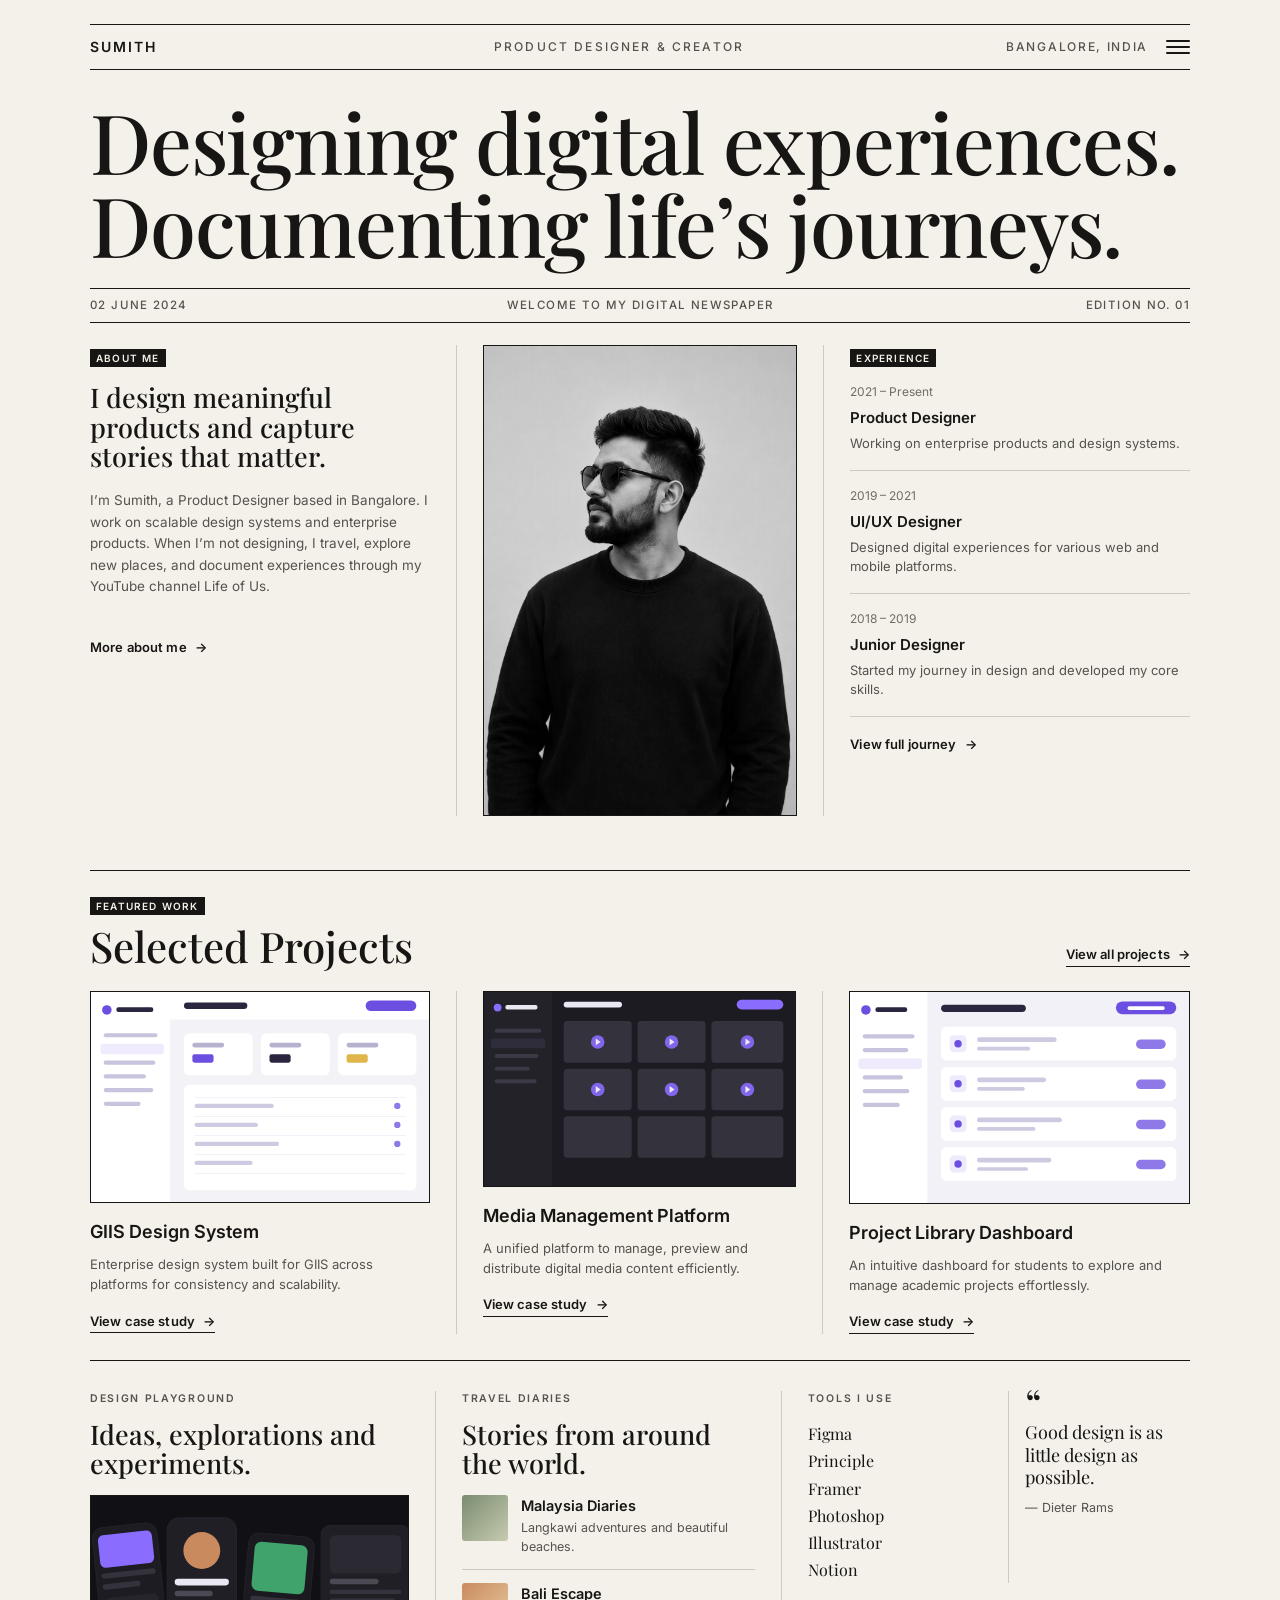
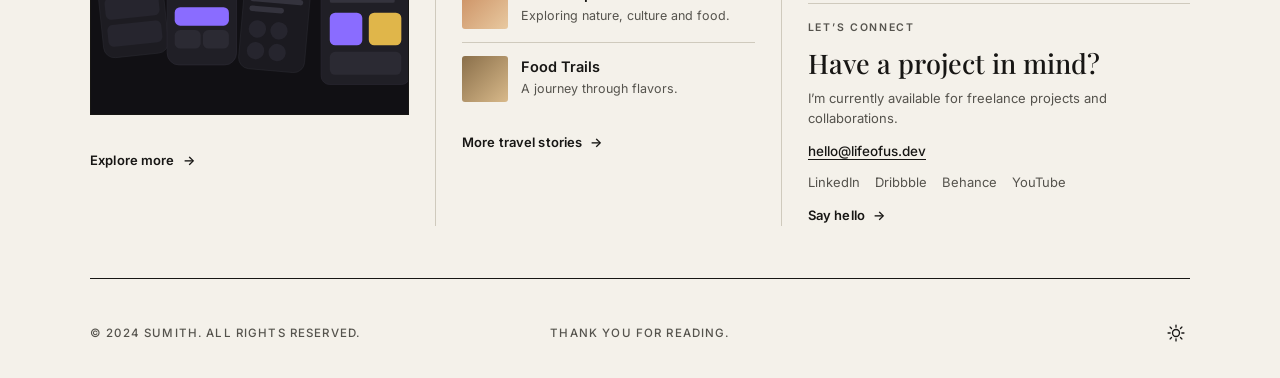
==== index.html @ 61e5ccf4 "Update index.html" ====
<!DOCTYPE html>
<html lang="en">
<head>
  <meta charset="UTF-8" />
  <meta name="viewport" content="width=device-width, initial-scale=1.0" />
  <title>Sumith — Product Designer &amp; Creator</title>
  <meta name="description" content="Sumith — Product Designer & Creator based in Bangalore, India. A digital newspaper portfolio." />
  <link rel="preconnect" href="https://fonts.googleapis.com" />
  <link rel="preconnect" href="https://fonts.gstatic.com" crossorigin />
  <link href="https://fonts.googleapis.com/css2?family=Playfair+Display:ital,wght@0,400;0,500;0,600;0,700;1,400&family=Inter:wght@400;500;600&display=swap" rel="stylesheet" />
  <link rel="stylesheet" href="styles.css" />
</head>
<body>
  <div class="paper">
    <!-- ===================== MASTHEAD / NAV ===================== -->
    <header class="masthead">
      <div class="masthead__inner">
        <span class="masthead__brand">SUMITH</span>
        <span class="masthead__center">PRODUCT DESIGNER &amp; CREATOR</span>
        <span class="masthead__right">BANGALORE, INDIA</span>
        <button class="menu-btn" id="menuBtn" aria-label="Open menu" aria-expanded="false">
          <span></span><span></span><span></span>
        </button>
      </div>
      <nav class="mobile-nav" id="mobileNav" aria-hidden="true">
        <a href="#about">About</a>
        <a href="#experience">Experience</a>
        <a href="#work">Work</a>
        <a href="#playground">Playground</a>
        <a href="#connect">Connect</a>
      </nav>
    </header>

    <!-- ===================== HERO HEADLINE ===================== -->
    <section class="hero">
      <h1 class="hero__title">Designing digital experiences.<br />Documenting life&rsquo;s journeys.</h1>
    </section>

    <!-- ===================== DATE / EDITION BAR ===================== -->
    <div class="dateline">
      <span class="dateline__left">02 JUNE 2024</span>
      <span class="dateline__center">WELCOME TO MY DIGITAL NEWSPAPER</span>
      <span class="dateline__right">EDITION NO. 01</span>
    </div>

    <!-- ===================== MAIN 3-COLUMN GRID ===================== -->
    <section class="lead-grid">
      <!-- ABOUT ME -->
      <div class="col col--about" id="about">
        <span class="tag">ABOUT ME</span>
        <h2 class="col__headline">I design meaningful products and capture stories that matter.</h2>
        <p class="col__body">
          I&rsquo;m Sumith, a Product Designer based in Bangalore. I work on
          scalable design systems and enterprise products. When I&rsquo;m not
          designing, I travel, explore new places, and document experiences
          through my YouTube channel Life of Us.
        </p>
        <a href="#about" class="link-arrow link-arrow--plain">More about me <span>&rarr;</span></a>
      </div>

      <!-- PORTRAIT -->
      <div class="col col--portrait">
        <div class="portrait">
          <img src="assets/portrait.png" alt="Portrait of Sumith wearing sunglasses" />
        </div>
      </div>

      <!-- EXPERIENCE -->
      <div class="col col--experience" id="experience">
        <span class="tag">EXPERIENCE</span>
        <div class="xp">
          <p class="xp__years">2021 &ndash; Present</p>
          <h3 class="xp__role">Product Designer</h3>
          <p class="xp__desc">Working on enterprise products and design systems.</p>
        </div>
        <div class="xp">
          <p class="xp__years">2019 &ndash; 2021</p>
          <h3 class="xp__role">UI/UX Designer</h3>
          <p class="xp__desc">Designed digital experiences for various web and mobile platforms.</p>
        </div>
        <div class="xp">
          <p class="xp__years">2018 &ndash; 2019</p>
          <h3 class="xp__role">Junior Designer</h3>
          <p class="xp__desc">Started my journey in design and developed my core skills.</p>
        </div>
        <a href="#experience" class="link-arrow link-arrow--plain">View full journey <span>&rarr;</span></a>
      </div>
    </section>

    <hr class="rule rule--thick" />

    <!-- ===================== FEATURED WORK ===================== -->
    <section class="work" id="work">
      <div class="work__head">
        <span class="tag">FEATURED WORK</span>
        <h2 class="section-title">Selected Projects</h2>
        <a href="#work" class="link-arrow work__all">View all projects <span>&rarr;</span></a>
      </div>

      <div class="projects">
        <article class="project">
          <div class="project__thumb">
            <img src="assets/project-1.svg" alt="GIIS Design System dashboard" />
          </div>
          <h3 class="project__title">GIIS Design System</h3>
          <p class="project__desc">Enterprise design system built for GIIS across platforms for consistency and scalability.</p>
          <a href="#work" class="link-arrow">View case study <span>&rarr;</span></a>
        </article>

        <article class="project">
          <div class="project__thumb">
            <img src="assets/project-2.svg" alt="Media Management Platform interface" />
          </div>
          <h3 class="project__title">Media Management Platform</h3>
          <p class="project__desc">A unified platform to manage, preview and distribute digital media content efficiently.</p>
          <a href="#work" class="link-arrow">View case study <span>&rarr;</span></a>
        </article>

        <article class="project">
          <div class="project__thumb">
            <img src="assets/project-3.svg" alt="Project Library Dashboard" />
          </div>
          <h3 class="project__title">Project Library Dashboard</h3>
          <p class="project__desc">An intuitive dashboard for students to explore and manage academic projects effortlessly.</p>
          <a href="#work" class="link-arrow">View case study <span>&rarr;</span></a>
        </article>
      </div>
    </section>

    <hr class="rule rule--thick" />

    <!-- ===================== BOTTOM 4-COLUMN GRID ===================== -->
    <section class="foot-grid">
      <!-- DESIGN PLAYGROUND -->
      <div class="fcol fcol--playground" id="playground">
        <span class="label">DESIGN PLAYGROUND</span>
        <h2 class="fcol__headline">Ideas, explorations and experiments.</h2>
        <div class="playground__img">
          <img src="assets/playground.svg" alt="Collage of mobile app design explorations" />
        </div>
        <a href="#playground" class="link-arrow link-arrow--plain">Explore more <span>&rarr;</span></a>
      </div>

      <!-- TRAVEL DIARIES -->
      <div class="fcol fcol--travel">
        <span class="label">TRAVEL DIARIES</span>
        <h2 class="fcol__headline">Stories from around the world.</h2>
        <ul class="travel">
          <li class="travel__item">
            <span class="travel__thumb travel__thumb--1"></span>
            <div>
              <h4>Malaysia Diaries</h4>
              <p>Langkawi adventures and beautiful beaches.</p>
            </div>
          </li>
          <li class="travel__item">
            <span class="travel__thumb travel__thumb--2"></span>
            <div>
              <h4>Bali Escape</h4>
              <p>Exploring nature, culture and food.</p>
            </div>
          </li>
          <li class="travel__item">
            <span class="travel__thumb travel__thumb--3"></span>
            <div>
              <h4>Food Trails</h4>
              <p>A journey through flavors.</p>
            </div>
          </li>
        </ul>
        <a href="#" class="link-arrow link-arrow--plain">More travel stories <span>&rarr;</span></a>
      </div>

      <!-- TOOLS + QUOTE + CONNECT -->
      <div class="fcol fcol--tools">
        <div class="tools-quote">
          <div class="tools">
            <span class="label">TOOLS I USE</span>
            <ul class="tools__list">
              <li>Figma</li>
              <li>Principle</li>
              <li>Framer</li>
              <li>Photoshop</li>
              <li>Illustrator</li>
              <li>Notion</li>
            </ul>
          </div>
          <div class="quote">
            <span class="quote__mark">&ldquo;</span>
            <p class="quote__text">Good design is as little design as possible.</p>
            <p class="quote__author">&mdash; Dieter Rams</p>
          </div>
        </div>

        <!-- LET'S CONNECT -->
        <div class="connect" id="connect">
          <span class="label">LET&rsquo;S CONNECT</span>
          <h2 class="connect__headline">Have a project in mind?</h2>
          <p class="connect__body">I&rsquo;m currently available for freelance projects and collaborations.</p>
          <a class="connect__email" href="mailto:hello@lifeofus.dev">hello@lifeofus.dev</a>
          <p class="connect__socials">
            <a href="#">LinkedIn</a><a href="#">Dribbble</a><a href="#">Behance</a><a href="#">YouTube</a>
          </p>
          <a href="mailto:hello@lifeofus.dev" class="link-arrow link-arrow--plain">Say hello <span>&rarr;</span></a>
        </div>
      </div>
    </section>

    <hr class="rule rule--thick" />

    <!-- ===================== FOOTER ===================== -->
    <footer class="colophon">
      <span class="colophon__left">&copy; 2024 SUMITH. ALL RIGHTS RESERVED.</span>
      <span class="colophon__center">THANK YOU FOR READING.</span>
      <button class="theme-toggle" id="themeToggle" aria-label="Toggle theme" title="Toggle light / dark">
        <svg class="icon-sun" viewBox="0 0 24 24" width="20" height="20" aria-hidden="true">
          <circle cx="12" cy="12" r="4.2" fill="none" stroke="currentColor" stroke-width="1.6"/>
          <g stroke="currentColor" stroke-width="1.6" stroke-linecap="round">
            <line x1="12" y1="2.5" x2="12" y2="5"/>
            <line x1="12" y1="19" x2="12" y2="21.5"/>
            <line x1="2.5" y1="12" x2="5" y2="12"/>
            <line x1="19" y1="12" x2="21.5" y2="12"/>
            <line x1="4.9" y1="4.9" x2="6.6" y2="6.6"/>
            <line x1="17.4" y1="17.4" x2="19.1" y2="19.1"/>
            <line x1="4.9" y1="19.1" x2="6.6" y2="17.4"/>
            <line x1="17.4" y1="6.6" x2="19.1" y2="4.9"/>
          </g>
        </svg>
        <svg class="icon-moon" viewBox="0 0 24 24" width="20" height="20" aria-hidden="true">
          <path d="M21 12.8A9 9 0 1 1 11.2 3a7 7 0 0 0 9.8 9.8z" fill="none" stroke="currentColor" stroke-width="1.6" stroke-linejoin="round"/>
        </svg>
      </button>
    </footer>
  </div>

  <script src="script.js"></script>
</body>
</html>
---- styles.css ----
/* =========================================================
   Sumith — Digital Newspaper Portfolio
   styles.css  (v2 — boxed layout, 1px rules)
   ========================================================= */

:root {
  --bg: #f4f1ea;
  --ink: #171614;
  --ink-soft: #55534d;
  --ink-mute: #6f6d66;
  --line: #cfcabd;          /* hairline rules */
  --line-strong: #171614;   /* black rules */
  --badge-bg: #171614;
  --badge-fg: #f4f1ea;
  --serif: "Playfair Display", Georgia, "Times New Roman", serif;
  --sans: "Inter", -apple-system, BlinkMacSystemFont, "Segoe UI", Arial, sans-serif;
  --maxw: 1180px;
  --pad: 40px;
  --gut: 26px;              /* column gutter */
}

html[data-theme="dark"] {
  --bg: #161513;
  --ink: #f2efe7;
  --ink-soft: #b9b5aa;
  --ink-mute: #97938a;
  --line: #3a382f;
  --line-strong: #f2efe7;
  --badge-bg: #f2efe7;
  --badge-fg: #161513;
}

* { box-sizing: border-box; margin: 0; padding: 0; }
html { scroll-behavior: smooth; }

html, body { max-width: 100%; overflow-x: hidden; }  /* kill horizontal scroll */

body {
  background: var(--bg);
  color: var(--ink);
  font-family: var(--sans);
  -webkit-font-smoothing: antialiased;
  line-height: 1.45;
  transition: background .35s ease, color .35s ease;
}

img { max-width: 100%; display: block; }
a { color: inherit; text-decoration: none; }

.paper {
  max-width: var(--maxw);
  margin: 0 auto;
  padding: 24px var(--pad) 28px;
}

/* ======================= MASTHEAD (1px rules) ======================= */
.masthead { border-top: 1px solid var(--line-strong); padding-top: 12px; }
.masthead__inner {
  display: grid;
  grid-template-columns: 1fr auto 1fr auto;
  align-items: center;
  gap: 18px;
  padding-bottom: 12px;
  border-bottom: 1px solid var(--line-strong);
}
.masthead__brand { font-weight: 600; letter-spacing: .14em; font-size: 14px; }
.masthead__center { text-align: center; letter-spacing: .18em; font-size: 12px; color: var(--ink-soft); font-weight: 500; }
.masthead__right  { text-align: right;  letter-spacing: .14em; font-size: 12px; color: var(--ink-soft); font-weight: 500; }
.menu-btn { width: 24px; height: 18px; background: none; border: none; cursor: pointer; display: inline-flex; flex-direction: column; justify-content: space-between; padding: 2px 0; }
.menu-btn span { height: 2px; width: 100%; background: var(--ink); border-radius: 2px; transition: .3s; }
.menu-btn.open span:nth-child(1) { transform: translateY(6px) rotate(45deg); }
.menu-btn.open span:nth-child(2) { opacity: 0; }
.menu-btn.open span:nth-child(3) { transform: translateY(-6px) rotate(-45deg); }
.mobile-nav { display: none; flex-direction: column; gap: 4px; padding: 10px 2px 0; }
.mobile-nav.show { display: flex; }
.mobile-nav a { padding: 9px 4px; font-size: 14px; letter-spacing: .05em; border-bottom: 1px solid var(--line); }

/* ======================= HERO (keeps two lines) ======================= */
.hero { padding: 30px 0 22px; }
.hero__title {
  font-family: var(--serif);
  font-weight: 500;
  /* JS auto-fits this so the longest line exactly fills the width.
     clamp() is the safe fallback if JS is disabled — no overflow. */
  font-size: clamp(30px, 7vw, 90px);
  line-height: 1.0;
  letter-spacing: -0.015em;
  white-space: normal;          /* NEVER nowrap — that caused the scroll */
  overflow-wrap: break-word;
  max-width: 100%;
}
.hero__title br { display: block; }

/* ======================= DATELINE (1px rules) ======================= */
.dateline {
  display: grid;
  grid-template-columns: 1fr auto 1fr;
  align-items: center;
  padding: 8px 0;
  border-top: 1px solid var(--line-strong);
  border-bottom: 1px solid var(--line-strong);
  font-size: 11.5px; letter-spacing: .12em; font-weight: 500; color: var(--ink-soft);
}
.dateline__center { text-align: center; }
.dateline__right  { text-align: right; }

/* ======================= LEAD GRID — BOXED w/ vertical rules ======================= */
.lead-grid {
  display: grid;
  grid-template-columns: 1fr 1fr 1fr;
  padding: 22px 0 28px;
  align-items: stretch;         /* portrait fills same height as text cols */
}
.col { min-width: 0; }

/* vertical dividers between About | Portrait | Experience */
.col--about {
  padding-right: var(--gut);
  border-right: 1px solid var(--line);
}
.col--experience {
  padding-left: var(--gut);
  border-left: 1px solid var(--line);
}
.col--portrait { padding: 0 var(--gut); display: flex; }

/* badge/tag — fitted tight to content */
.tag {
  display: inline-block;
  background: var(--badge-bg);
  color: var(--badge-fg);
  font-size: 10px; font-weight: 600; letter-spacing: .12em;
  line-height: 1;
  padding: 4px 6px;
  margin-bottom: 16px;
}

.col__headline {
  font-family: var(--serif);
  font-weight: 500;
  font-size: 27px;              /* reduced so it fits like the image */
  line-height: 1.1;
  margin-bottom: 18px;
}
.col__body { font-size: 13.5px; color: var(--ink-soft); line-height: 1.6; margin-bottom: 22px; }

/* Portrait fitted to content height, top-aligned */
.portrait { width: 100%; border: 1px solid var(--line-strong); overflow: hidden; background: #ddd; }
.portrait img { width: 100%; height: 100%; object-fit: cover; object-position: center 20%; filter: grayscale(100%); }

/* Experience blocks */
.xp { padding: 16px 0; border-bottom: 1px solid var(--line); }
.xp:first-of-type { padding-top: 0; }
.xp__years { font-size: 12px; color: var(--ink-mute); margin-bottom: 7px; }
.xp__role  { font-size: 15px; font-weight: 600; margin-bottom: 5px; }
.xp__desc  { font-size: 13px; color: var(--ink-soft); line-height: 1.5; }

/* Arrow links */
.link-arrow {
  display: inline-flex; align-items: center; gap: 8px;
  font-size: 13px; font-weight: 600; letter-spacing: .01em;
  margin-top: 18px;
  border-bottom: 1.5px solid var(--ink); padding-bottom: 2px;
  transition: gap .25s ease;
}
.link-arrow span { transition: transform .25s ease; }
.link-arrow:hover { gap: 12px; }
.link-arrow:hover span { transform: translateX(3px); }
/* plain (no underline) variant — e.g. More about me, View full journey */
.link-arrow--plain { border-bottom: none; padding-bottom: 0; }

/* Horizontal rules — all 1px */
.rule { border: none; border-top: 1px solid var(--line); margin: 22px 0; }
.rule--thick { border-top: 1px solid var(--line-strong); margin: 26px 0; }

/* ======================= FEATURED WORK — boxed columns ======================= */
.work__head {
  display: grid;
  grid-template-columns: 1fr auto;
  grid-template-areas: "tag all" "title all";
  align-items: end; row-gap: 10px; margin-bottom: 24px;
}
.work__head .tag { grid-area: tag; margin-bottom: 0; justify-self: start; } /* hug content like ABOUT ME */
.section-title { grid-area: title; font-family: var(--serif); font-weight: 500; font-size: clamp(28px, 3.6vw, 42px); line-height: 1; }
.work__all { grid-area: all; margin-top: 0; align-self: end; }

.projects { display: grid; grid-template-columns: repeat(3, 1fr); }
.project { padding: 0 var(--gut); border-right: 1px solid var(--line); }
.project:first-child { padding-left: 0; }
.project:last-child  { padding-right: 0; border-right: none; }
.project__thumb { border: 1px solid var(--line-strong); aspect-ratio: 16 / 10; overflow: hidden; margin-bottom: 16px; background: #e9e5db; }
.project__thumb img { width: 100%; height: 100%; object-fit: cover; }
.project__title { font-size: 18px; font-weight: 600; margin-bottom: 9px; }
.project__desc { font-size: 13px; color: var(--ink-soft); line-height: 1.55; margin-bottom: 14px; }
.project .link-arrow { margin-top: 0; }

/* ======================= FOOT GRID — boxed columns ======================= */
.foot-grid { display: grid; grid-template-columns: 1fr 1fr 1.18fr; padding: 4px 0 26px; }
.fcol { padding: 0 var(--gut); border-right: 1px solid var(--line); min-width: 0; }
.fcol:first-child { padding-left: 0; }
.fcol--tools { padding-right: 0; border-right: none; }

.label { display: block; font-size: 10.5px; font-weight: 600; letter-spacing: .16em; color: var(--ink-soft); margin-bottom: 14px; }
.fcol__headline { font-family: var(--serif); font-weight: 500; font-size: 27px; line-height: 1.06; margin-bottom: 18px; }

.playground__img { border: 1px solid var(--line-strong); overflow: hidden; margin-bottom: 18px; background: #111; aspect-ratio: 16 / 11; }
.playground__img img { width: 100%; height: 100%; object-fit: cover; }

/* Travel */
.travel { list-style: none; }
.travel__item { display: flex; gap: 13px; align-items: flex-start; padding: 13px 0; border-top: 1px solid var(--line); }
.travel__item:first-child { border-top: none; padding-top: 0; }
.travel__thumb { width: 46px; height: 46px; flex: 0 0 46px; border-radius: 3px; background-size: cover; background-position: center; }
.travel__thumb--1 { background: linear-gradient(135deg,#7a8b6f,#c7cbb0); }
.travel__thumb--2 { background: linear-gradient(135deg,#c98b5e,#e8c9a0); }
.travel__thumb--3 { background: linear-gradient(135deg,#8a6f4a,#d8b98a); }
.travel__item h4 { font-size: 14.5px; font-weight: 600; margin-bottom: 3px; }
.travel__item p  { font-size: 12.5px; color: var(--ink-soft); line-height: 1.45; }

/* Tools + quote (inner vertical divider) */
.tools-quote { display: grid; grid-template-columns: 1fr 1fr; gap: 18px; padding-bottom: 20px; border-bottom: 1px solid var(--line); }
.tools__list { list-style: none; }
.tools__list li { font-family: var(--serif); font-size: 16px; padding: 2px 0; }
.quote { border-left: 1px solid var(--line); padding-left: 16px; }
.quote__mark { font-family: var(--serif); font-size: 40px; line-height: .6; display: block; }
.quote__text { font-family: var(--serif); font-size: 18px; line-height: 1.25; margin: 6px 0 10px; }
.quote__author { font-size: 12.5px; color: var(--ink-soft); }

/* Connect */
.connect { margin-top: 16px; }
.connect__headline { font-family: var(--serif); font-weight: 500; font-size: 27px; line-height: 1; margin-bottom: 11px; }
.connect__body { font-size: 13px; color: var(--ink-soft); line-height: 1.55; margin-bottom: 11px; }
.connect__email { font-size: 13.5px; font-weight: 500; border-bottom: 1px solid var(--ink); }
.connect__socials { margin: 11px 0 0; display: flex; flex-wrap: wrap; gap: 15px; }
.connect__socials a { font-size: 13px; color: var(--ink-soft); transition: color .2s; }
.connect__socials a:hover { color: var(--ink); }
.connect .link-arrow { margin-top: 14px; }

/* ======================= COLOPHON ======================= */
.colophon { display: grid; grid-template-columns: 1fr auto 1fr; align-items: center; padding: 14px 0 2px; font-size: 11.5px; letter-spacing: .1em; color: var(--ink-soft); font-weight: 500; }
.colophon__center { text-align: center; }
.theme-toggle { justify-self: end; background: none; border: none; cursor: pointer; color: var(--ink); display: inline-flex; padding: 4px; transition: transform .4s ease; }
.theme-toggle:hover { transform: rotate(30deg); }
.icon-moon { display: none; }
html[data-theme="dark"] .icon-sun { display: none; }
html[data-theme="dark"] .icon-moon { display: block; }

/* ======================= RESPONSIVE ======================= */
@media (max-width: 960px) {
  :root { --pad: 26px; }
  .hero__title { white-space: normal; }         /* allow wrap on small screens */
  .lead-grid { grid-template-columns: 1fr; gap: 28px; }
  .col--about, .col--experience { border: none; padding: 0; }
  .col--portrait { order: -1; padding: 0; }
  .portrait { aspect-ratio: 4 / 5; }
  .projects { grid-template-columns: 1fr; }
  .project { border-right: none; border-top: 1px solid var(--line); padding: 22px 0 0; }
  .project:first-child { border-top: none; padding-top: 0; }
  .project__thumb { aspect-ratio: 16 / 9; }
  .foot-grid { grid-template-columns: 1fr; }
  .fcol { border-right: none; border-top: 1px solid var(--line); padding: 24px 0 0; }
  .fcol:first-child { border-top: none; padding-top: 0; }
  .tools-quote { grid-template-columns: 1fr 1fr; }
}

@media (max-width: 620px) {
  :root { --pad: 18px; }
  .masthead__inner { grid-template-columns: 1fr auto; grid-template-areas: "brand menu" "center center" "right right"; row-gap: 6px; }
  .masthead__brand { grid-area: brand; }
  .menu-btn { grid-area: menu; }
  .masthead__center { grid-area: center; text-align: left; }
  .masthead__right  { grid-area: right;  text-align: left; }
  .dateline { grid-template-columns: 1fr; text-align: left; gap: 4px; }
  .dateline__center, .dateline__right { text-align: left; }
  .work__head { grid-template-columns: 1fr; grid-template-areas: "tag" "title" "all"; }
  .work__all { justify-self: start; }
  .tools-quote { grid-template-columns: 1fr; }
  .quote { border-left: none; padding-left: 0; border-top: 1px solid var(--line); padding-top: 14px; }
  .colophon { grid-template-columns: 1fr auto; grid-template-areas: "left toggle" "center center"; row-gap: 8px; text-align: left; }
  .colophon__left { grid-area: left; }
  .colophon__center { grid-area: center; text-align: left; }
  .theme-toggle { grid-area: toggle; }
}
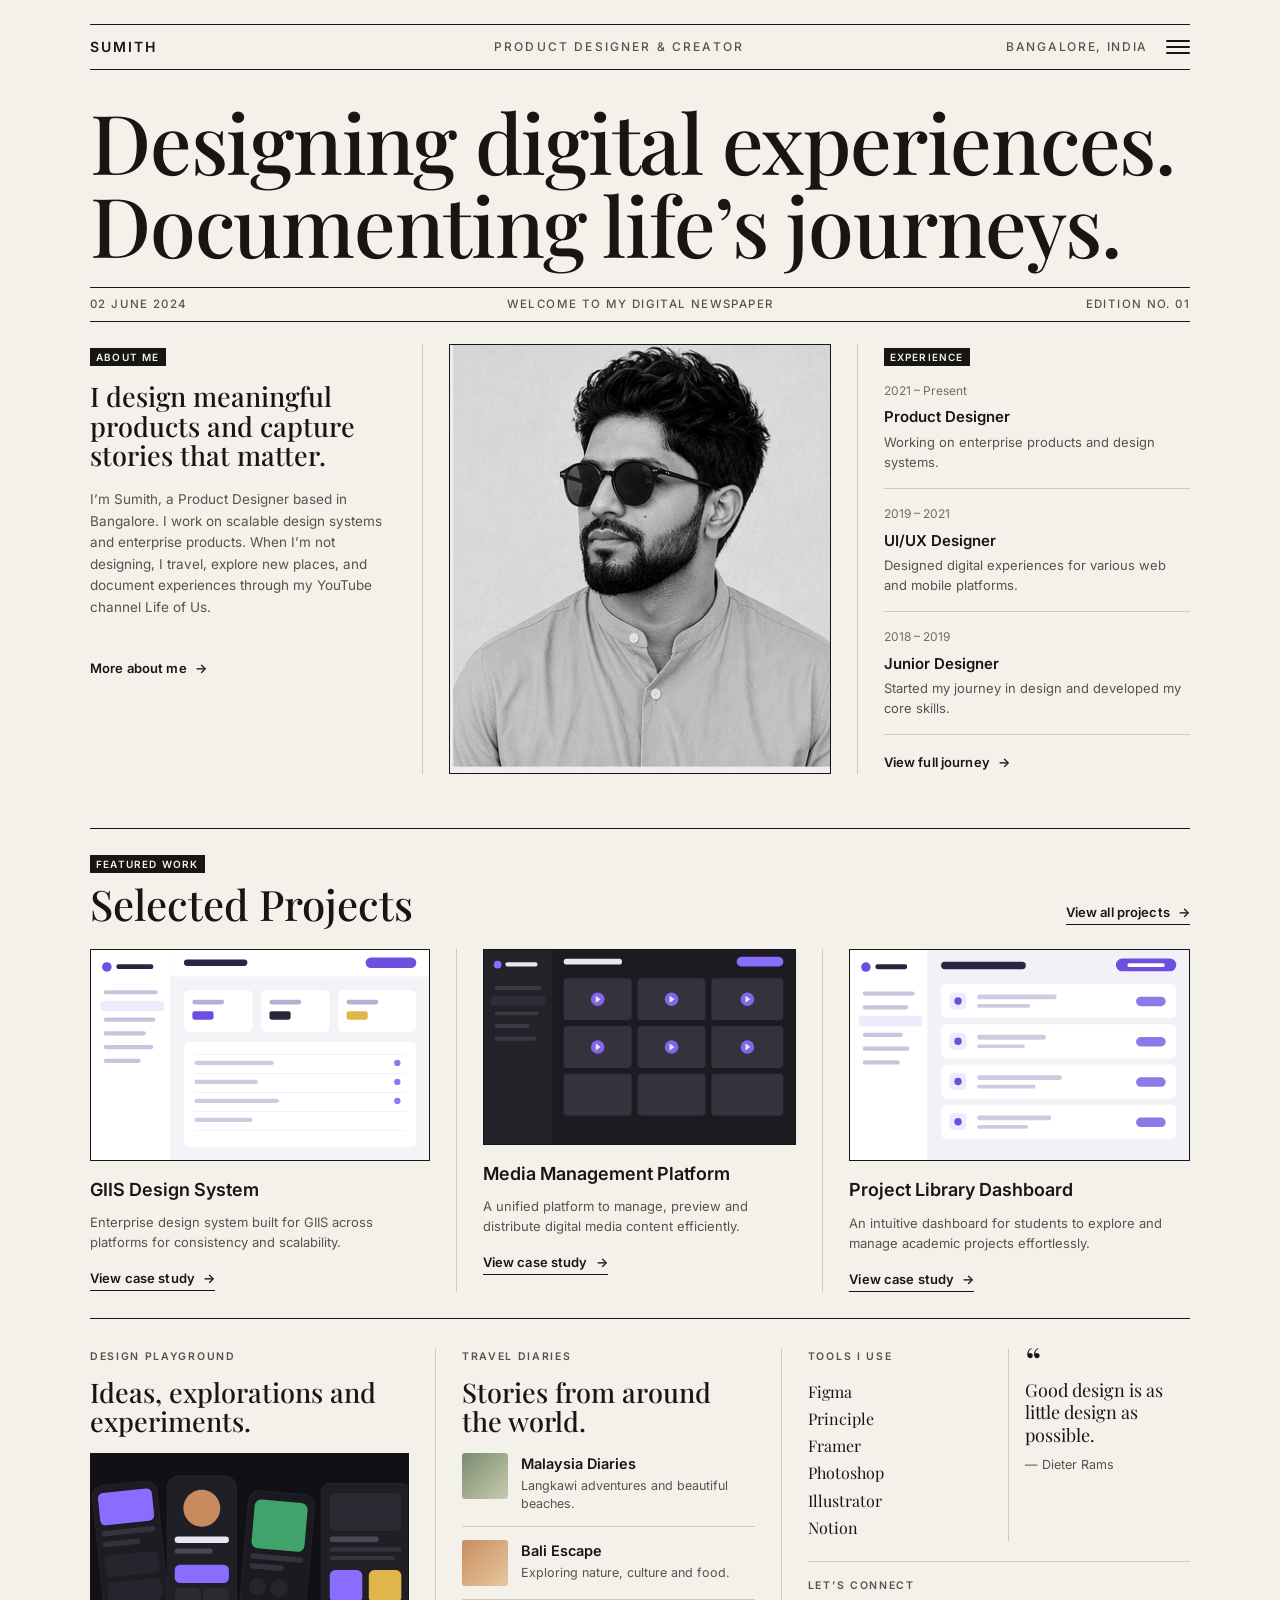
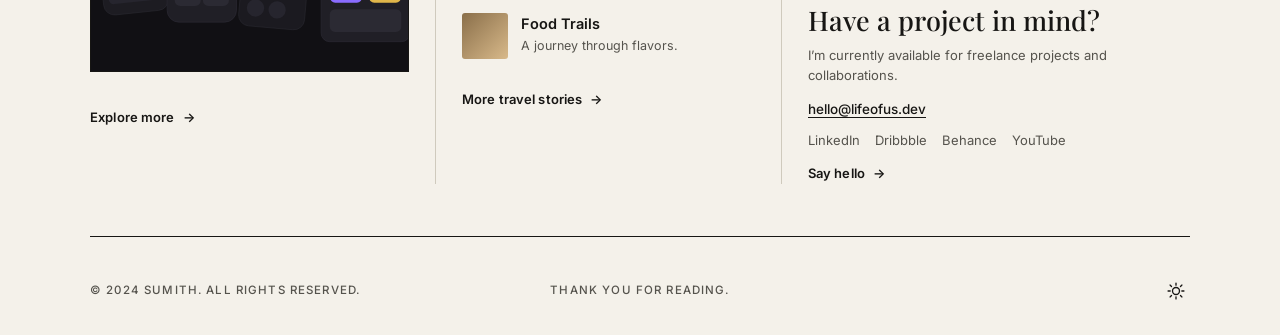
==== commit 508cfef1: "Update image paths to use relative URLs" ====
--- a/index.html
+++ b/index.html
@@ -61,7 +61,7 @@
       <!-- PORTRAIT -->
       <div class="col col--portrait">
         <div class="portrait">
-          <img src="assets/portrait.png" alt="Portrait of Sumith wearing sunglasses" />
+          <img src="./assets/portrait.png" alt="Portrait of Sumith wearing sunglasses" />
         </div>
       </div>
 
@@ -100,7 +100,7 @@
       <div class="projects">
         <article class="project">
           <div class="project__thumb">
-            <img src="assets/project-1.svg" alt="GIIS Design System dashboard" />
+            <img src="./assets/project-1.svg" alt="GIIS Design System dashboard" />
           </div>
           <h3 class="project__title">GIIS Design System</h3>
           <p class="project__desc">Enterprise design system built for GIIS across platforms for consistency and scalability.</p>
@@ -109,7 +109,7 @@
 
         <article class="project">
           <div class="project__thumb">
-            <img src="assets/project-2.svg" alt="Media Management Platform interface" />
+            <img src="./assets/project-2.svg" alt="Media Management Platform interface" />
           </div>
           <h3 class="project__title">Media Management Platform</h3>
           <p class="project__desc">A unified platform to manage, preview and distribute digital media content efficiently.</p>
@@ -118,7 +118,7 @@
 
         <article class="project">
           <div class="project__thumb">
-            <img src="assets/project-3.svg" alt="Project Library Dashboard" />
+            <img src="./assets/project-3.svg" alt="Project Library Dashboard" />
           </div>
           <h3 class="project__title">Project Library Dashboard</h3>
           <p class="project__desc">An intuitive dashboard for students to explore and manage academic projects effortlessly.</p>
@@ -136,7 +136,7 @@
         <span class="label">DESIGN PLAYGROUND</span>
         <h2 class="fcol__headline">Ideas, explorations and experiments.</h2>
         <div class="playground__img">
-          <img src="assets/playground.svg" alt="Collage of mobile app design explorations" />
+          <img src="./assets/playground.svg" alt="Collage of mobile app design explorations" />
         </div>
         <a href="#playground" class="link-arrow link-arrow--plain">Explore more <span>&rarr;</span></a>
       </div>
--- a/styles.css
+++ b/styles.css
@@ -1,6 +1,6 @@
 /* =========================================================
    Sumith — Digital Newspaper Portfolio
-   styles.css  (v2 — boxed layout, 1px rules)
+   styles.css  (v3 — portrait height-aligned to text columns)
    ========================================================= */
 
 :root {
@@ -8,15 +8,15 @@
   --ink: #171614;
   --ink-soft: #55534d;
   --ink-mute: #6f6d66;
-  --line: #cfcabd;          /* hairline rules */
-  --line-strong: #171614;   /* black rules */
+  --line: #cfcabd;
+  --line-strong: #171614;
   --badge-bg: #171614;
   --badge-fg: #f4f1ea;
   --serif: "Playfair Display", Georgia, "Times New Roman", serif;
   --sans: "Inter", -apple-system, BlinkMacSystemFont, "Segoe UI", Arial, sans-serif;
   --maxw: 1180px;
   --pad: 40px;
-  --gut: 26px;              /* column gutter */
+  --gut: 26px;
 }
 
 html[data-theme="dark"] {
@@ -32,8 +32,7 @@
 
 * { box-sizing: border-box; margin: 0; padding: 0; }
 html { scroll-behavior: smooth; }
-
-html, body { max-width: 100%; overflow-x: hidden; }  /* kill horizontal scroll */
+html, body { max-width: 100%; overflow-x: hidden; }  /* no horizontal scroll */
 
 body {
   background: var(--bg);
@@ -47,11 +46,7 @@
 img { max-width: 100%; display: block; }
 a { color: inherit; text-decoration: none; }
 
-.paper {
-  max-width: var(--maxw);
-  margin: 0 auto;
-  padding: 24px var(--pad) 28px;
-}
+.paper { max-width: var(--maxw); margin: 0 auto; padding: 24px var(--pad) 28px; }
 
 /* ======================= MASTHEAD (1px rules) ======================= */
 .masthead { border-top: 1px solid var(--line-strong); padding-top: 12px; }
@@ -75,21 +70,18 @@
 .mobile-nav.show { display: flex; }
 .mobile-nav a { padding: 9px 4px; font-size: 14px; letter-spacing: .05em; border-bottom: 1px solid var(--line); }
 
-/* ======================= HERO (keeps two lines) ======================= */
+/* ======================= HERO (auto-fit via JS, no overflow) ======================= */
 .hero { padding: 30px 0 22px; }
 .hero__title {
   font-family: var(--serif);
   font-weight: 500;
-  /* JS auto-fits this so the longest line exactly fills the width.
-     clamp() is the safe fallback if JS is disabled — no overflow. */
-  font-size: clamp(30px, 7vw, 90px);
+  font-size: clamp(28px, 6.6vw, 88px);   /* safe fallback if JS off */
   line-height: 1.0;
   letter-spacing: -0.015em;
-  white-space: normal;          /* NEVER nowrap — that caused the scroll */
+  white-space: normal;                    /* never nowrap */
   overflow-wrap: break-word;
   max-width: 100%;
 }
-.hero__title br { display: block; }
 
 /* ======================= DATELINE (1px rules) ======================= */
 .dateline {
@@ -104,16 +96,15 @@
 .dateline__center { text-align: center; }
 .dateline__right  { text-align: right; }
 
-/* ======================= LEAD GRID — BOXED w/ vertical rules ======================= */
+/* ======================= LEAD GRID — boxed, equal-height columns ======================= */
 .lead-grid {
   display: grid;
-  grid-template-columns: 1fr 1fr 1fr;
+  grid-template-columns: 1fr 1.3fr 1fr;
   padding: 22px 0 28px;
-  align-items: stretch;         /* portrait fills same height as text cols */
+  align-items: stretch;         /* all three columns share the same height */
 }
 .col { min-width: 0; }
 
-/* vertical dividers between About | Portrait | Experience */
 .col--about {
   padding-right: var(--gut);
   border-right: 1px solid var(--line);
@@ -122,31 +113,35 @@
   padding-left: var(--gut);
   border-left: 1px solid var(--line);
 }
+
+/* Portrait column stretches to the text height; image crops to fit */
 .col--portrait { padding: 0 var(--gut); display: flex; }
-
-/* badge/tag — fitted tight to content */
+.portrait {
+  width: 100%;
+  height: 100%;                 /* fill the stretched column height */
+  border: 1px solid var(--line-strong);
+  overflow: hidden;
+  background: #ddd;
+}
+.portrait img {
+  width: 100%;
+  height: 100%;                 /* crop instead of stretching long */
+  object-fit: cover;
+  object-position: center 30%;  /* keep the face nicely framed */
+  filter: grayscale(100%);
+}
+
+/* badge/tag — content-fit */
 .tag {
   display: inline-block;
   background: var(--badge-bg);
   color: var(--badge-fg);
-  font-size: 10px; font-weight: 600; letter-spacing: .12em;
-  line-height: 1;
-  padding: 4px 6px;
-  margin-bottom: 16px;
-}
-
-.col__headline {
-  font-family: var(--serif);
-  font-weight: 500;
-  font-size: 27px;              /* reduced so it fits like the image */
-  line-height: 1.1;
-  margin-bottom: 18px;
-}
+  font-size: 10px; font-weight: 600; letter-spacing: .12em; line-height: 1;
+  padding: 4px 6px; margin-bottom: 16px;
+}
+
+.col__headline { font-family: var(--serif); font-weight: 500; font-size: 27px; line-height: 1.1; margin-bottom: 18px; }
 .col__body { font-size: 13.5px; color: var(--ink-soft); line-height: 1.6; margin-bottom: 22px; }
-
-/* Portrait fitted to content height, top-aligned */
-.portrait { width: 100%; border: 1px solid var(--line-strong); overflow: hidden; background: #ddd; }
-.portrait img { width: 100%; height: 100%; object-fit: cover; object-position: center 20%; filter: grayscale(100%); }
 
 /* Experience blocks */
 .xp { padding: 16px 0; border-bottom: 1px solid var(--line); }
@@ -159,17 +154,15 @@
 .link-arrow {
   display: inline-flex; align-items: center; gap: 8px;
   font-size: 13px; font-weight: 600; letter-spacing: .01em;
-  margin-top: 18px;
-  border-bottom: 1.5px solid var(--ink); padding-bottom: 2px;
+  margin-top: 18px; border-bottom: 1.5px solid var(--ink); padding-bottom: 2px;
   transition: gap .25s ease;
 }
 .link-arrow span { transition: transform .25s ease; }
 .link-arrow:hover { gap: 12px; }
 .link-arrow:hover span { transform: translateX(3px); }
-/* plain (no underline) variant — e.g. More about me, View full journey */
 .link-arrow--plain { border-bottom: none; padding-bottom: 0; }
 
-/* Horizontal rules — all 1px */
+/* Horizontal rules — 1px */
 .rule { border: none; border-top: 1px solid var(--line); margin: 22px 0; }
 .rule--thick { border-top: 1px solid var(--line-strong); margin: 26px 0; }
 
@@ -217,7 +210,7 @@
 .travel__item h4 { font-size: 14.5px; font-weight: 600; margin-bottom: 3px; }
 .travel__item p  { font-size: 12.5px; color: var(--ink-soft); line-height: 1.45; }
 
-/* Tools + quote (inner vertical divider) */
+/* Tools + quote */
 .tools-quote { display: grid; grid-template-columns: 1fr 1fr; gap: 18px; padding-bottom: 20px; border-bottom: 1px solid var(--line); }
 .tools__list { list-style: none; }
 .tools__list li { font-family: var(--serif); font-size: 16px; padding: 2px 0; }
@@ -248,11 +241,10 @@
 /* ======================= RESPONSIVE ======================= */
 @media (max-width: 960px) {
   :root { --pad: 26px; }
-  .hero__title { white-space: normal; }         /* allow wrap on small screens */
   .lead-grid { grid-template-columns: 1fr; gap: 28px; }
   .col--about, .col--experience { border: none; padding: 0; }
   .col--portrait { order: -1; padding: 0; }
-  .portrait { aspect-ratio: 4 / 5; }
+  .portrait { height: auto; aspect-ratio: 4 / 5; }   /* natural height when stacked */
   .projects { grid-template-columns: 1fr; }
   .project { border-right: none; border-top: 1px solid var(--line); padding: 22px 0 0; }
   .project:first-child { border-top: none; padding-top: 0; }
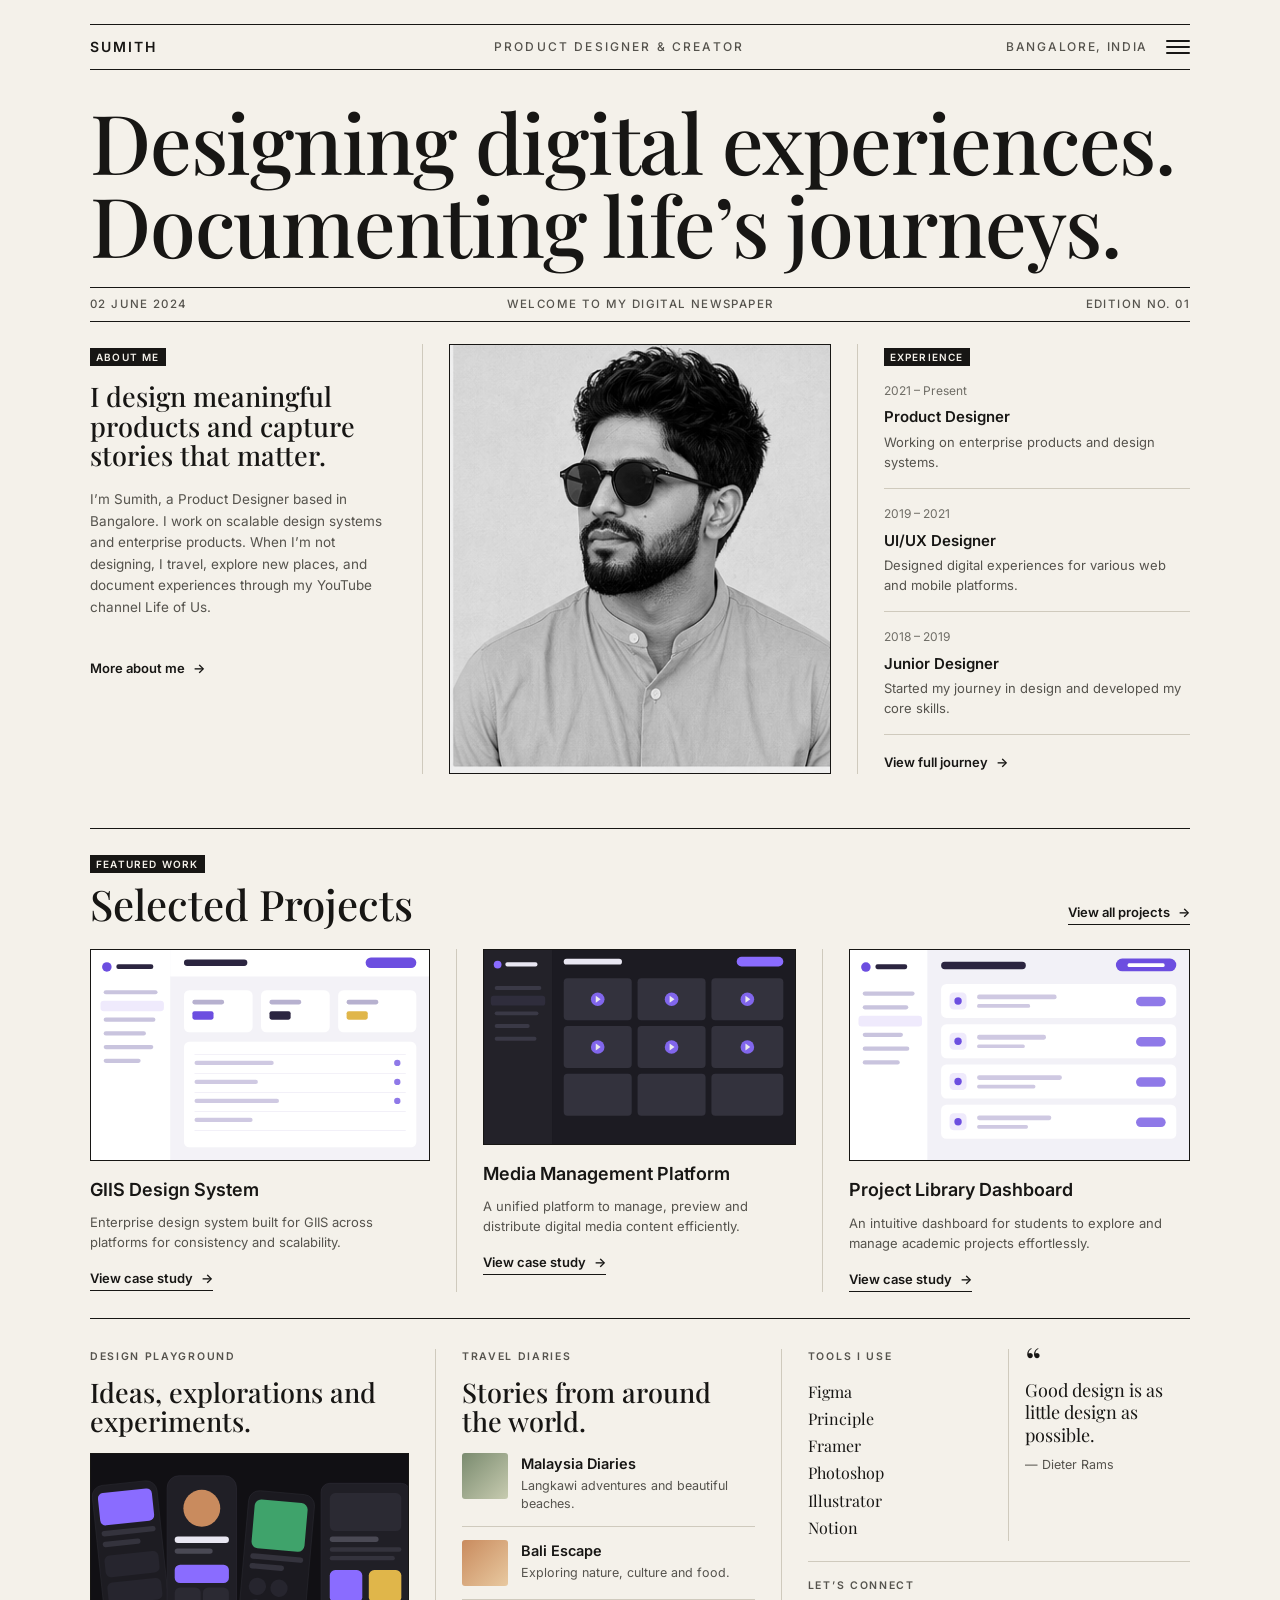
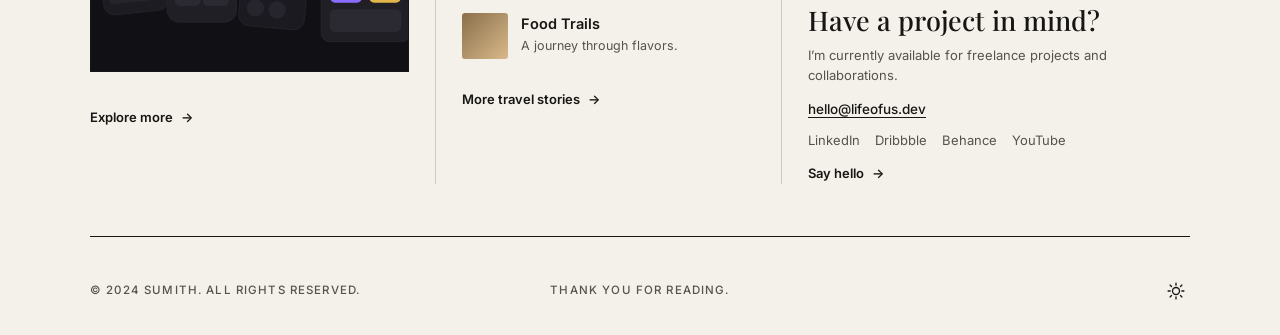
==== commit fa9c0eea: "about page added" ====
--- a/index.html
+++ b/index.html
@@ -15,7 +15,7 @@
     <!-- ===================== MASTHEAD / NAV ===================== -->
     <header class="masthead">
       <div class="masthead__inner">
-        <span class="masthead__brand">SUMITH</span>
+        <span class="masthead__brand"><a href="index.html">SUMITH</a></span>
         <span class="masthead__center">PRODUCT DESIGNER &amp; CREATOR</span>
         <span class="masthead__right">BANGALORE, INDIA</span>
         <button class="menu-btn" id="menuBtn" aria-label="Open menu" aria-expanded="false">
@@ -23,8 +23,7 @@
         </button>
       </div>
       <nav class="mobile-nav" id="mobileNav" aria-hidden="true">
-        <a href="#about">About</a>
-        <a href="#experience">Experience</a>
+        <a href="about.html">About</a>
         <a href="#work">Work</a>
         <a href="#playground">Playground</a>
         <a href="#connect">Connect</a>
@@ -45,7 +44,6 @@
 
     <!-- ===================== MAIN 3-COLUMN GRID ===================== -->
     <section class="lead-grid">
-      <!-- ABOUT ME -->
       <div class="col col--about" id="about">
         <span class="tag">ABOUT ME</span>
         <h2 class="col__headline">I design meaningful products and capture stories that matter.</h2>
@@ -55,17 +53,15 @@
           designing, I travel, explore new places, and document experiences
           through my YouTube channel Life of Us.
         </p>
-        <a href="#about" class="link-arrow link-arrow--plain">More about me <span>&rarr;</span></a>
+        <a href="about.html" class="link-arrow link-arrow--plain">More about me <span>&rarr;</span></a>
       </div>
 
-      <!-- PORTRAIT -->
       <div class="col col--portrait">
         <div class="portrait">
-          <img src="./assets/portrait.png" alt="Portrait of Sumith wearing sunglasses" />
+          <img src="assets/portrait.png" alt="Portrait of Sumith wearing sunglasses" />
         </div>
       </div>
 
-      <!-- EXPERIENCE -->
       <div class="col col--experience" id="experience">
         <span class="tag">EXPERIENCE</span>
         <div class="xp">
@@ -83,7 +79,7 @@
           <h3 class="xp__role">Junior Designer</h3>
           <p class="xp__desc">Started my journey in design and developed my core skills.</p>
         </div>
-        <a href="#experience" class="link-arrow link-arrow--plain">View full journey <span>&rarr;</span></a>
+        <a href="about.html#journey" class="link-arrow link-arrow--plain">View full journey <span>&rarr;</span></a>
       </div>
     </section>
 
@@ -99,27 +95,19 @@
 
       <div class="projects">
         <article class="project">
-          <div class="project__thumb">
-            <img src="./assets/project-1.svg" alt="GIIS Design System dashboard" />
-          </div>
+          <div class="project__thumb"><img src="assets/project-1.svg" alt="GIIS Design System dashboard" /></div>
           <h3 class="project__title">GIIS Design System</h3>
           <p class="project__desc">Enterprise design system built for GIIS across platforms for consistency and scalability.</p>
           <a href="#work" class="link-arrow">View case study <span>&rarr;</span></a>
         </article>
-
         <article class="project">
-          <div class="project__thumb">
-            <img src="./assets/project-2.svg" alt="Media Management Platform interface" />
-          </div>
+          <div class="project__thumb"><img src="assets/project-2.svg" alt="Media Management Platform interface" /></div>
           <h3 class="project__title">Media Management Platform</h3>
           <p class="project__desc">A unified platform to manage, preview and distribute digital media content efficiently.</p>
           <a href="#work" class="link-arrow">View case study <span>&rarr;</span></a>
         </article>
-
         <article class="project">
-          <div class="project__thumb">
-            <img src="./assets/project-3.svg" alt="Project Library Dashboard" />
-          </div>
+          <div class="project__thumb"><img src="assets/project-3.svg" alt="Project Library Dashboard" /></div>
           <h3 class="project__title">Project Library Dashboard</h3>
           <p class="project__desc">An intuitive dashboard for students to explore and manage academic projects effortlessly.</p>
           <a href="#work" class="link-arrow">View case study <span>&rarr;</span></a>
@@ -131,58 +119,30 @@
 
     <!-- ===================== BOTTOM 4-COLUMN GRID ===================== -->
     <section class="foot-grid">
-      <!-- DESIGN PLAYGROUND -->
       <div class="fcol fcol--playground" id="playground">
         <span class="label">DESIGN PLAYGROUND</span>
         <h2 class="fcol__headline">Ideas, explorations and experiments.</h2>
-        <div class="playground__img">
-          <img src="./assets/playground.svg" alt="Collage of mobile app design explorations" />
-        </div>
+        <div class="playground__img"><img src="assets/playground.svg" alt="Collage of mobile app design explorations" /></div>
         <a href="#playground" class="link-arrow link-arrow--plain">Explore more <span>&rarr;</span></a>
       </div>
 
-      <!-- TRAVEL DIARIES -->
       <div class="fcol fcol--travel">
         <span class="label">TRAVEL DIARIES</span>
         <h2 class="fcol__headline">Stories from around the world.</h2>
         <ul class="travel">
-          <li class="travel__item">
-            <span class="travel__thumb travel__thumb--1"></span>
-            <div>
-              <h4>Malaysia Diaries</h4>
-              <p>Langkawi adventures and beautiful beaches.</p>
-            </div>
-          </li>
-          <li class="travel__item">
-            <span class="travel__thumb travel__thumb--2"></span>
-            <div>
-              <h4>Bali Escape</h4>
-              <p>Exploring nature, culture and food.</p>
-            </div>
-          </li>
-          <li class="travel__item">
-            <span class="travel__thumb travel__thumb--3"></span>
-            <div>
-              <h4>Food Trails</h4>
-              <p>A journey through flavors.</p>
-            </div>
-          </li>
+          <li class="travel__item"><span class="travel__thumb travel__thumb--1"></span><div><h4>Malaysia Diaries</h4><p>Langkawi adventures and beautiful beaches.</p></div></li>
+          <li class="travel__item"><span class="travel__thumb travel__thumb--2"></span><div><h4>Bali Escape</h4><p>Exploring nature, culture and food.</p></div></li>
+          <li class="travel__item"><span class="travel__thumb travel__thumb--3"></span><div><h4>Food Trails</h4><p>A journey through flavors.</p></div></li>
         </ul>
         <a href="#" class="link-arrow link-arrow--plain">More travel stories <span>&rarr;</span></a>
       </div>
 
-      <!-- TOOLS + QUOTE + CONNECT -->
       <div class="fcol fcol--tools">
         <div class="tools-quote">
           <div class="tools">
             <span class="label">TOOLS I USE</span>
             <ul class="tools__list">
-              <li>Figma</li>
-              <li>Principle</li>
-              <li>Framer</li>
-              <li>Photoshop</li>
-              <li>Illustrator</li>
-              <li>Notion</li>
+              <li>Figma</li><li>Principle</li><li>Framer</li><li>Photoshop</li><li>Illustrator</li><li>Notion</li>
             </ul>
           </div>
           <div class="quote">
@@ -192,7 +152,6 @@
           </div>
         </div>
 
-        <!-- LET'S CONNECT -->
         <div class="connect" id="connect">
           <span class="label">LET&rsquo;S CONNECT</span>
           <h2 class="connect__headline">Have a project in mind?</h2>
@@ -216,14 +175,10 @@
         <svg class="icon-sun" viewBox="0 0 24 24" width="20" height="20" aria-hidden="true">
           <circle cx="12" cy="12" r="4.2" fill="none" stroke="currentColor" stroke-width="1.6"/>
           <g stroke="currentColor" stroke-width="1.6" stroke-linecap="round">
-            <line x1="12" y1="2.5" x2="12" y2="5"/>
-            <line x1="12" y1="19" x2="12" y2="21.5"/>
-            <line x1="2.5" y1="12" x2="5" y2="12"/>
-            <line x1="19" y1="12" x2="21.5" y2="12"/>
-            <line x1="4.9" y1="4.9" x2="6.6" y2="6.6"/>
-            <line x1="17.4" y1="17.4" x2="19.1" y2="19.1"/>
-            <line x1="4.9" y1="19.1" x2="6.6" y2="17.4"/>
-            <line x1="17.4" y1="6.6" x2="19.1" y2="4.9"/>
+            <line x1="12" y1="2.5" x2="12" y2="5"/><line x1="12" y1="19" x2="12" y2="21.5"/>
+            <line x1="2.5" y1="12" x2="5" y2="12"/><line x1="19" y1="12" x2="21.5" y2="12"/>
+            <line x1="4.9" y1="4.9" x2="6.6" y2="6.6"/><line x1="17.4" y1="17.4" x2="19.1" y2="19.1"/>
+            <line x1="4.9" y1="19.1" x2="6.6" y2="17.4"/><line x1="17.4" y1="6.6" x2="19.1" y2="4.9"/>
           </g>
         </svg>
         <svg class="icon-moon" viewBox="0 0 24 24" width="20" height="20" aria-hidden="true">
--- a/styles.css
+++ b/styles.css
@@ -1,6 +1,6 @@
 /* =========================================================
    Sumith — Digital Newspaper Portfolio
-   styles.css  (v3 — portrait height-aligned to text columns)
+   styles.css  (shared: home + about)
    ========================================================= */
 
 :root {
@@ -12,6 +12,7 @@
   --line-strong: #171614;
   --badge-bg: #171614;
   --badge-fg: #f4f1ea;
+  --quote-bg: #ece7dc;
   --serif: "Playfair Display", Georgia, "Times New Roman", serif;
   --sans: "Inter", -apple-system, BlinkMacSystemFont, "Segoe UI", Arial, sans-serif;
   --maxw: 1180px;
@@ -28,11 +29,12 @@
   --line-strong: #f2efe7;
   --badge-bg: #f2efe7;
   --badge-fg: #161513;
+  --quote-bg: #211f1b;
 }
 
 * { box-sizing: border-box; margin: 0; padding: 0; }
 html { scroll-behavior: smooth; }
-html, body { max-width: 100%; overflow-x: hidden; }  /* no horizontal scroll */
+html, body { max-width: 100%; overflow-x: hidden; }
 
 body {
   background: var(--bg);
@@ -48,7 +50,7 @@
 
 .paper { max-width: var(--maxw); margin: 0 auto; padding: 24px var(--pad) 28px; }
 
-/* ======================= MASTHEAD (1px rules) ======================= */
+/* ======================= MASTHEAD ======================= */
 .masthead { border-top: 1px solid var(--line-strong); padding-top: 12px; }
 .masthead__inner {
   display: grid;
@@ -59,6 +61,7 @@
   border-bottom: 1px solid var(--line-strong);
 }
 .masthead__brand { font-weight: 600; letter-spacing: .14em; font-size: 14px; }
+.masthead__brand a { color: inherit; }
 .masthead__center { text-align: center; letter-spacing: .18em; font-size: 12px; color: var(--ink-soft); font-weight: 500; }
 .masthead__right  { text-align: right;  letter-spacing: .14em; font-size: 12px; color: var(--ink-soft); font-weight: 500; }
 .menu-btn { width: 24px; height: 18px; background: none; border: none; cursor: pointer; display: inline-flex; flex-direction: column; justify-content: space-between; padding: 2px 0; }
@@ -70,72 +73,35 @@
 .mobile-nav.show { display: flex; }
 .mobile-nav a { padding: 9px 4px; font-size: 14px; letter-spacing: .05em; border-bottom: 1px solid var(--line); }
 
-/* ======================= HERO (auto-fit via JS, no overflow) ======================= */
+/* ======================= HERO (home) ======================= */
 .hero { padding: 30px 0 22px; }
 .hero__title {
-  font-family: var(--serif);
-  font-weight: 500;
-  font-size: clamp(28px, 6.6vw, 88px);   /* safe fallback if JS off */
-  line-height: 1.0;
-  letter-spacing: -0.015em;
-  white-space: normal;                    /* never nowrap */
-  overflow-wrap: break-word;
-  max-width: 100%;
-}
-
-/* ======================= DATELINE (1px rules) ======================= */
+  font-family: var(--serif); font-weight: 500;
+  font-size: clamp(28px, 6.6vw, 88px); line-height: 1.0;
+  letter-spacing: -0.015em; white-space: normal; overflow-wrap: break-word; max-width: 100%;
+}
+
+/* ======================= DATELINE ======================= */
 .dateline {
-  display: grid;
-  grid-template-columns: 1fr auto 1fr;
-  align-items: center;
-  padding: 8px 0;
-  border-top: 1px solid var(--line-strong);
-  border-bottom: 1px solid var(--line-strong);
+  display: grid; grid-template-columns: 1fr auto 1fr; align-items: center; padding: 8px 0;
+  border-top: 1px solid var(--line-strong); border-bottom: 1px solid var(--line-strong);
   font-size: 11.5px; letter-spacing: .12em; font-weight: 500; color: var(--ink-soft);
 }
 .dateline__center { text-align: center; }
 .dateline__right  { text-align: right; }
 
-/* ======================= LEAD GRID — boxed, equal-height columns ======================= */
-.lead-grid {
-  display: grid;
-  grid-template-columns: 1fr 1.3fr 1fr;
-  padding: 22px 0 28px;
-  align-items: stretch;         /* all three columns share the same height */
-}
+/* ======================= LEAD GRID (home) ======================= */
+.lead-grid { display: grid; grid-template-columns: 1fr 1.3fr 1fr; padding: 22px 0 28px; align-items: stretch; }
 .col { min-width: 0; }
-
-.col--about {
-  padding-right: var(--gut);
-  border-right: 1px solid var(--line);
-}
-.col--experience {
-  padding-left: var(--gut);
-  border-left: 1px solid var(--line);
-}
-
-/* Portrait column stretches to the text height; image crops to fit */
+.col--about { padding-right: var(--gut); border-right: 1px solid var(--line); }
+.col--experience { padding-left: var(--gut); border-left: 1px solid var(--line); }
 .col--portrait { padding: 0 var(--gut); display: flex; }
-.portrait {
-  width: 100%;
-  height: 100%;                 /* fill the stretched column height */
-  border: 1px solid var(--line-strong);
-  overflow: hidden;
-  background: #ddd;
-}
-.portrait img {
-  width: 100%;
-  height: 100%;                 /* crop instead of stretching long */
-  object-fit: cover;
-  object-position: center 30%;  /* keep the face nicely framed */
-  filter: grayscale(100%);
-}
-
-/* badge/tag — content-fit */
+.portrait { width: 100%; height: 100%; border: 1px solid var(--line-strong); overflow: hidden; background: #ddd; }
+.portrait img { width: 100%; height: 100%; object-fit: cover; object-position: center 30%; filter: grayscale(100%); }
+
+/* Badges / tags */
 .tag {
-  display: inline-block;
-  background: var(--badge-bg);
-  color: var(--badge-fg);
+  display: inline-block; background: var(--badge-bg); color: var(--badge-fg);
   font-size: 10px; font-weight: 600; letter-spacing: .12em; line-height: 1;
   padding: 4px 6px; margin-bottom: 16px;
 }
@@ -143,7 +109,6 @@
 .col__headline { font-family: var(--serif); font-weight: 500; font-size: 27px; line-height: 1.1; margin-bottom: 18px; }
 .col__body { font-size: 13.5px; color: var(--ink-soft); line-height: 1.6; margin-bottom: 22px; }
 
-/* Experience blocks */
 .xp { padding: 16px 0; border-bottom: 1px solid var(--line); }
 .xp:first-of-type { padding-top: 0; }
 .xp__years { font-size: 12px; color: var(--ink-mute); margin-bottom: 7px; }
@@ -152,31 +117,22 @@
 
 /* Arrow links */
 .link-arrow {
-  display: inline-flex; align-items: center; gap: 8px;
-  font-size: 13px; font-weight: 600; letter-spacing: .01em;
-  margin-top: 18px; border-bottom: 1.5px solid var(--ink); padding-bottom: 2px;
-  transition: gap .25s ease;
+  display: inline-flex; align-items: center; gap: 8px; font-size: 13px; font-weight: 600;
+  margin-top: 18px; border-bottom: 1.5px solid var(--ink); padding-bottom: 2px; transition: gap .25s ease;
 }
 .link-arrow span { transition: transform .25s ease; }
 .link-arrow:hover { gap: 12px; }
 .link-arrow:hover span { transform: translateX(3px); }
 .link-arrow--plain { border-bottom: none; padding-bottom: 0; }
 
-/* Horizontal rules — 1px */
 .rule { border: none; border-top: 1px solid var(--line); margin: 22px 0; }
 .rule--thick { border-top: 1px solid var(--line-strong); margin: 26px 0; }
 
-/* ======================= FEATURED WORK — boxed columns ======================= */
-.work__head {
-  display: grid;
-  grid-template-columns: 1fr auto;
-  grid-template-areas: "tag all" "title all";
-  align-items: end; row-gap: 10px; margin-bottom: 24px;
-}
-.work__head .tag { grid-area: tag; margin-bottom: 0; justify-self: start; } /* hug content like ABOUT ME */
+/* ======================= FEATURED WORK (home) ======================= */
+.work__head { display: grid; grid-template-columns: 1fr auto; grid-template-areas: "tag all" "title all"; align-items: end; row-gap: 10px; margin-bottom: 24px; }
+.work__head .tag { grid-area: tag; margin-bottom: 0; justify-self: start; }
 .section-title { grid-area: title; font-family: var(--serif); font-weight: 500; font-size: clamp(28px, 3.6vw, 42px); line-height: 1; }
 .work__all { grid-area: all; margin-top: 0; align-self: end; }
-
 .projects { display: grid; grid-template-columns: repeat(3, 1fr); }
 .project { padding: 0 var(--gut); border-right: 1px solid var(--line); }
 .project:first-child { padding-left: 0; }
@@ -187,19 +143,15 @@
 .project__desc { font-size: 13px; color: var(--ink-soft); line-height: 1.55; margin-bottom: 14px; }
 .project .link-arrow { margin-top: 0; }
 
-/* ======================= FOOT GRID — boxed columns ======================= */
+/* ======================= FOOT GRID (home) ======================= */
 .foot-grid { display: grid; grid-template-columns: 1fr 1fr 1.18fr; padding: 4px 0 26px; }
 .fcol { padding: 0 var(--gut); border-right: 1px solid var(--line); min-width: 0; }
 .fcol:first-child { padding-left: 0; }
 .fcol--tools { padding-right: 0; border-right: none; }
-
 .label { display: block; font-size: 10.5px; font-weight: 600; letter-spacing: .16em; color: var(--ink-soft); margin-bottom: 14px; }
 .fcol__headline { font-family: var(--serif); font-weight: 500; font-size: 27px; line-height: 1.06; margin-bottom: 18px; }
-
 .playground__img { border: 1px solid var(--line-strong); overflow: hidden; margin-bottom: 18px; background: #111; aspect-ratio: 16 / 11; }
 .playground__img img { width: 100%; height: 100%; object-fit: cover; }
-
-/* Travel */
 .travel { list-style: none; }
 .travel__item { display: flex; gap: 13px; align-items: flex-start; padding: 13px 0; border-top: 1px solid var(--line); }
 .travel__item:first-child { border-top: none; padding-top: 0; }
@@ -209,8 +161,6 @@
 .travel__thumb--3 { background: linear-gradient(135deg,#8a6f4a,#d8b98a); }
 .travel__item h4 { font-size: 14.5px; font-weight: 600; margin-bottom: 3px; }
 .travel__item p  { font-size: 12.5px; color: var(--ink-soft); line-height: 1.45; }
-
-/* Tools + quote */
 .tools-quote { display: grid; grid-template-columns: 1fr 1fr; gap: 18px; padding-bottom: 20px; border-bottom: 1px solid var(--line); }
 .tools__list { list-style: none; }
 .tools__list li { font-family: var(--serif); font-size: 16px; padding: 2px 0; }
@@ -218,8 +168,6 @@
 .quote__mark { font-family: var(--serif); font-size: 40px; line-height: .6; display: block; }
 .quote__text { font-family: var(--serif); font-size: 18px; line-height: 1.25; margin: 6px 0 10px; }
 .quote__author { font-size: 12.5px; color: var(--ink-soft); }
-
-/* Connect */
 .connect { margin-top: 16px; }
 .connect__headline { font-family: var(--serif); font-weight: 500; font-size: 27px; line-height: 1; margin-bottom: 11px; }
 .connect__body { font-size: 13px; color: var(--ink-soft); line-height: 1.55; margin-bottom: 11px; }
@@ -238,21 +186,90 @@
 html[data-theme="dark"] .icon-sun { display: none; }
 html[data-theme="dark"] .icon-moon { display: block; }
 
+/* =========================================================
+   ABOUT PAGE
+   ========================================================= */
+.about-hero { display: grid; grid-template-columns: 1.5fr 1fr; gap: 40px; align-items: start; padding: 30px 0 26px; }
+.about-hero__title { font-family: var(--serif); font-weight: 500; font-size: clamp(40px, 6vw, 74px); line-height: .98; letter-spacing: -0.01em; margin-bottom: 22px; }
+.about-hero__lead { font-family: var(--serif); font-weight: 400; font-size: clamp(20px, 2.2vw, 27px); line-height: 1.32; color: var(--ink); max-width: 20ch; }
+.about-hero__img { border: 1px solid var(--line-strong); overflow: hidden; aspect-ratio: 3 / 3.4; background: #ddd; margin-top: 6px; }
+.about-hero__img img { width: 100%; height: 100%; object-fit: cover; object-position: center 30%; filter: grayscale(100%); }
+
+/* Section heading (serif, thin rule above) */
+.sec { padding: 30px 0; border-top: 1px solid var(--line); }
+.sec__title { font-family: var(--serif); font-weight: 500; font-size: 30px; line-height: 1; margin-bottom: 26px; }
+
+/* My Journey */
+.journey { display: grid; grid-template-columns: 1fr 1fr; gap: 40px; }
+.journey__narrative p { font-size: 13.5px; color: var(--ink-soft); line-height: 1.65; margin-bottom: 14px; max-width: 40ch; }
+.timeline { list-style: none; position: relative; }
+.timeline__item { position: relative; padding: 0 0 24px 26px; border-left: 1px solid var(--line); }
+.timeline__item:last-child { padding-bottom: 0; }
+.timeline__item::before { content: ""; position: absolute; left: -5px; top: 2px; width: 9px; height: 9px; border-radius: 50%; background: var(--ink); }
+.timeline__years { font-size: 12px; color: var(--ink-mute); margin-bottom: 6px; }
+.timeline__role { font-size: 15px; font-weight: 600; margin-bottom: 6px; }
+.timeline__desc { font-size: 13px; color: var(--ink-soft); line-height: 1.5; max-width: 34ch; }
+
+/* What I Do / My Values — icon grids */
+.icon-grid { display: grid; grid-template-columns: repeat(4, 1fr); gap: 30px; }
+.icon-card__ico { display: block; width: 26px; height: 26px; flex: 0 0 26px; margin-bottom: 14px; color: var(--ink); }
+.icon-card__ico svg { width: 26px !important; height: 26px !important; display: block; }
+.icon-card h3 { font-size: 15px; font-weight: 600; margin-bottom: 8px; }
+.icon-card p { font-size: 12.5px; color: var(--ink-soft); line-height: 1.55; max-width: 26ch; }
+
+/* Tools I Use — boxed icon row */
+.tool-row { display: grid; grid-template-columns: repeat(5, 1fr); gap: 16px; max-width: 620px; }
+.tool { border: 1px solid var(--line-strong); aspect-ratio: 1 / 1; display: flex; flex-direction: column; align-items: center; justify-content: center; gap: 10px; padding: 10px; }
+.tool__ico { display: block; width: 26px; height: 26px; flex: 0 0 26px; color: var(--ink); }
+.tool__ico svg { width: 26px !important; height: 26px !important; display: block; }
+.tool__name { font-size: 11px; color: var(--ink-soft); letter-spacing: .02em; }
+
+/* Quote block (full-width, grey) */
+.quote-block { background: var(--quote-bg); padding: 44px 40px; margin: 30px 0; }
+.quote-block__mark { font-family: var(--serif); font-size: 48px; line-height: .5; display: block; margin-bottom: 10px; }
+.quote-block__text { font-family: var(--serif); font-weight: 400; font-size: clamp(20px, 2.4vw, 27px); line-height: 1.32; margin-bottom: 14px; max-width: 30ch; }
+.quote-block__author { font-size: 12.5px; color: var(--ink-soft); }
+
+/* Let's connect (about) */
+.connect-row { display: grid; grid-template-columns: 1fr auto; align-items: end; gap: 24px; padding: 6px 0 4px; }
+.connect-row__left .sec__title { margin-bottom: 12px; }
+.connect-row__body { font-size: 13px; color: var(--ink-soft); line-height: 1.55; margin-bottom: 12px; max-width: 34ch; }
+.connect-row__email { font-size: 14px; font-weight: 500; }
+.social-set { display: flex; gap: 22px; align-items: center; }
+.social-set a { display: inline-flex; align-items: center; gap: 7px; font-size: 12.5px; color: var(--ink-soft); }
+.social-set a:hover { color: var(--ink); }
+.social-set .ico { display: inline-flex; width: 18px; height: 18px; flex: 0 0 18px; }
+.social-set .ico svg { width: 18px !important; height: 18px !important; display: block; }
+
+/* Global safety net — icon SVGs must never exceed their container box */
+.icon-card__ico svg, .tool__ico svg, .social-set .ico svg { max-width: 100%; max-height: 100%; }
+
 /* ======================= RESPONSIVE ======================= */
-@media (max-width: 960px) {
-  :root { --pad: 26px; }
+@media (max-width: 1024px) {
+  /* ---- Home ---- */
   .lead-grid { grid-template-columns: 1fr; gap: 28px; }
   .col--about, .col--experience { border: none; padding: 0; }
   .col--portrait { order: -1; padding: 0; }
-  .portrait { height: auto; aspect-ratio: 4 / 5; }   /* natural height when stacked */
+  .portrait { height: auto; aspect-ratio: 4 / 5; }
   .projects { grid-template-columns: 1fr; }
   .project { border-right: none; border-top: 1px solid var(--line); padding: 22px 0 0; }
   .project:first-child { border-top: none; padding-top: 0; }
-  .project__thumb { aspect-ratio: 16 / 9; }
   .foot-grid { grid-template-columns: 1fr; }
   .fcol { border-right: none; border-top: 1px solid var(--line); padding: 24px 0 0; }
   .fcol:first-child { border-top: none; padding-top: 0; }
-  .tools-quote { grid-template-columns: 1fr 1fr; }
+
+  /* ---- About ---- */
+  .about-hero { grid-template-columns: 1fr; gap: 24px; }
+  .about-hero__lead { max-width: 34ch; }
+  .about-hero__img { aspect-ratio: 16 / 11; max-width: 100%; }
+  .journey { grid-template-columns: 1fr; gap: 30px; }
+  .journey__narrative { display: none; }              /* tablet shows timeline first, like ref */
+  .icon-grid { grid-template-columns: 1fr; gap: 0; }
+  .icon-card { display: grid; grid-template-columns: 26px 1fr; gap: 14px; padding: 16px 0; border-top: 1px solid var(--line); align-items: start; }
+  .icon-card:first-child { border-top: none; }
+  .icon-card__ico { margin-bottom: 0; }
+  .icon-card p { max-width: none; }
+  .tool-row { grid-template-columns: repeat(3, 1fr); max-width: 420px; }
 }
 
 @media (max-width: 620px) {
@@ -272,4 +289,16 @@
   .colophon__left { grid-area: left; }
   .colophon__center { grid-area: center; text-align: left; }
   .theme-toggle { grid-area: toggle; }
-}
+
+  /* ---- About mobile ---- */
+  .about-hero__img { aspect-ratio: 4 / 4.4; max-width: 260px; }
+  .tool-row { grid-template-columns: repeat(3, 1fr); max-width: none; }
+  .quote-block { padding: 30px 22px; }
+  /* What I Do → list rows with chevrons */
+  .whatido .icon-card { grid-template-columns: 22px 1fr auto; align-items: center; }
+  .whatido .icon-card p { display: none; }
+  .whatido .icon-card h3 { margin-bottom: 0; font-size: 14px; }
+  .whatido .icon-card::after { content: "›"; font-size: 20px; color: var(--ink-mute); line-height: 1; }
+  .connect-row { grid-template-columns: 1fr; }
+  .social-set { flex-wrap: wrap; gap: 16px; }
+}
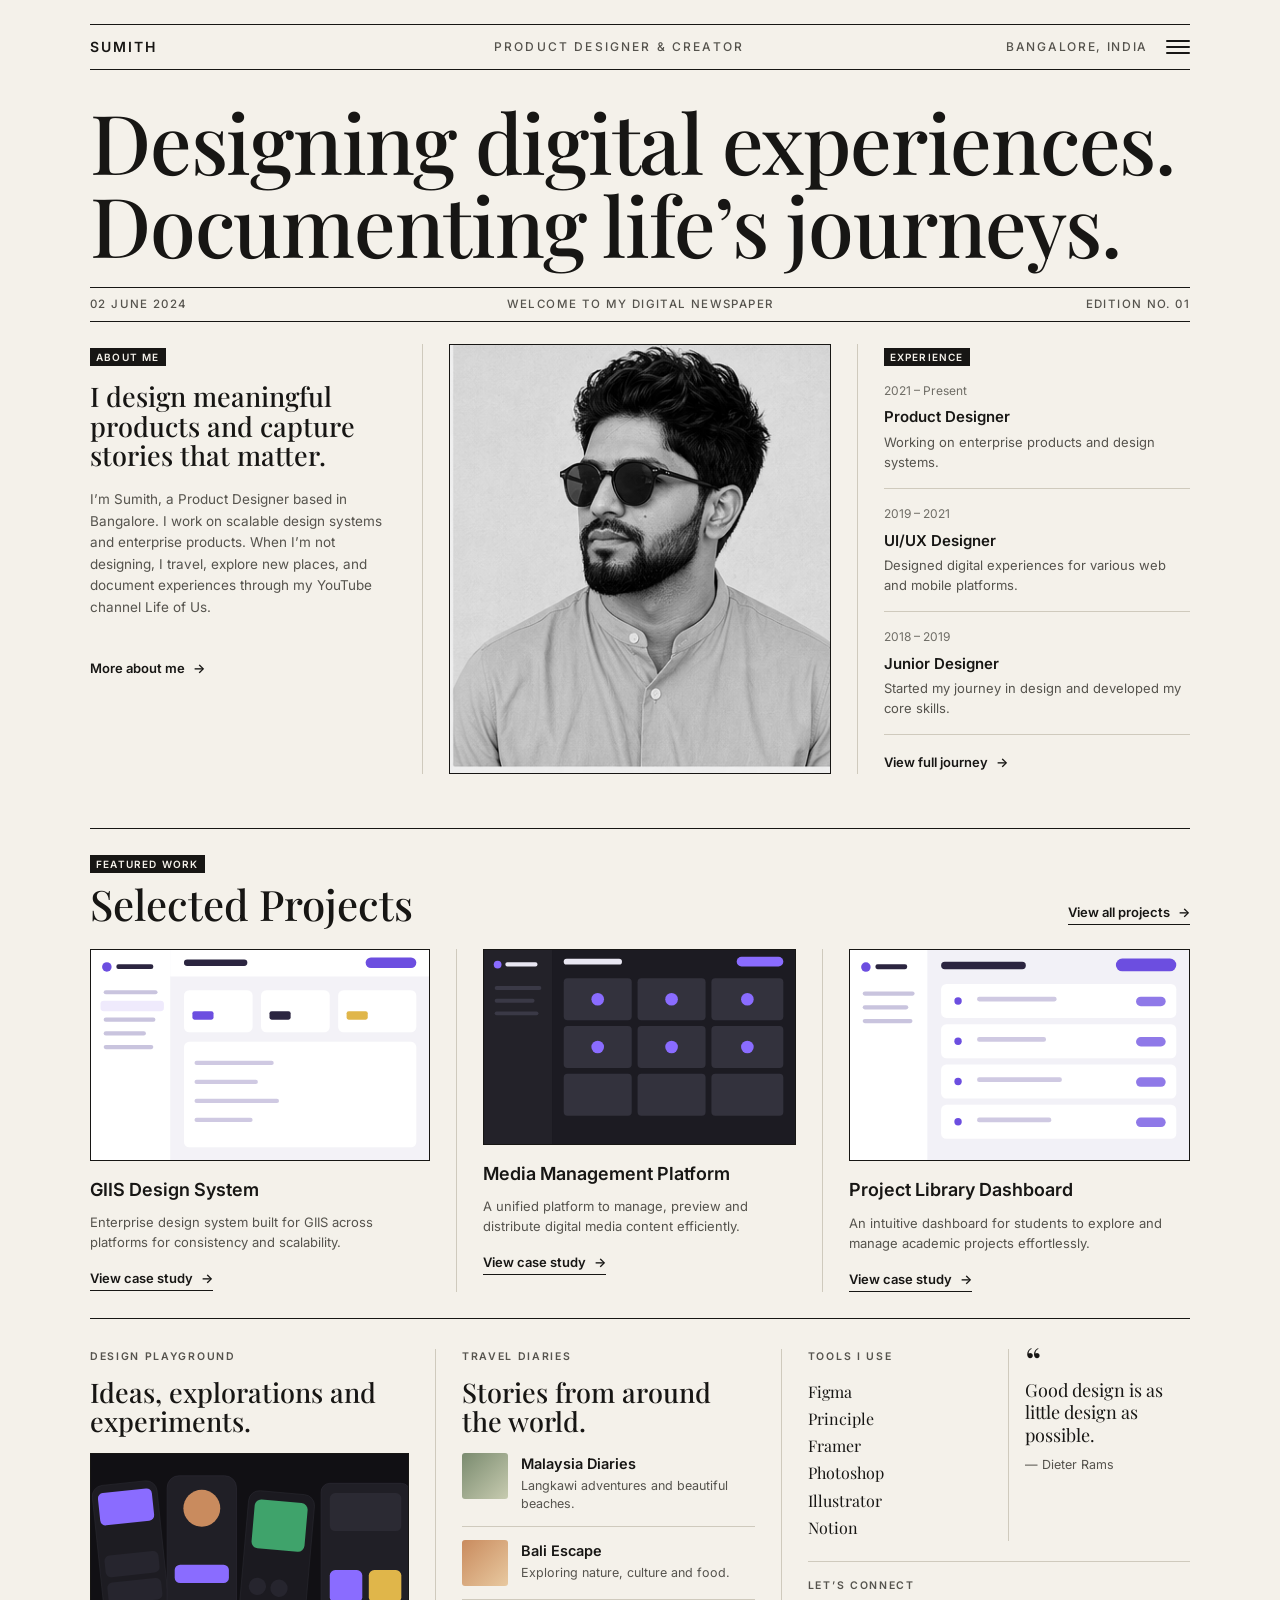
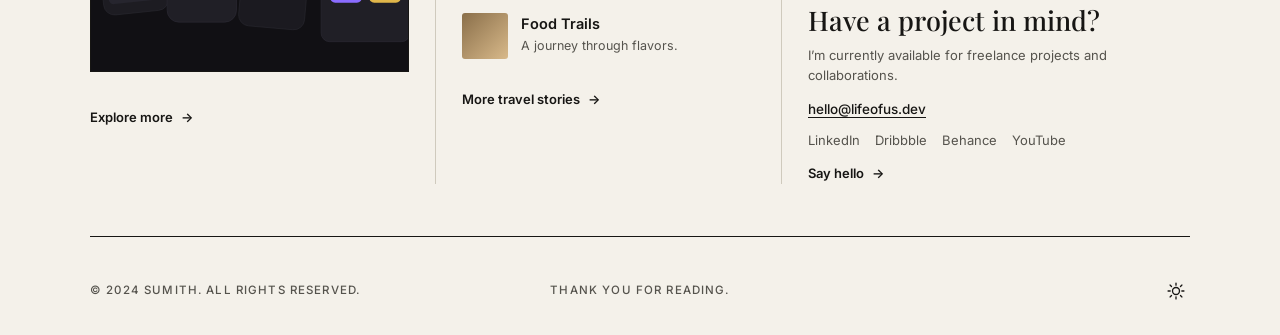
==== commit ec7e6700: "Update image source paths to relative URLs" ====
--- a/index.html
+++ b/index.html
@@ -24,7 +24,7 @@
       </div>
       <nav class="mobile-nav" id="mobileNav" aria-hidden="true">
         <a href="about.html">About</a>
-        <a href="#work">Work</a>
+        <a href="projects.html">Projects</a>
         <a href="#playground">Playground</a>
         <a href="#connect">Connect</a>
       </nav>
@@ -58,7 +58,7 @@
 
       <div class="col col--portrait">
         <div class="portrait">
-          <img src="assets/portrait.png" alt="Portrait of Sumith wearing sunglasses" />
+          <img src="./assets/portrait.png" alt="Portrait of Sumith wearing sunglasses" />
         </div>
       </div>
 
@@ -90,27 +90,27 @@
       <div class="work__head">
         <span class="tag">FEATURED WORK</span>
         <h2 class="section-title">Selected Projects</h2>
-        <a href="#work" class="link-arrow work__all">View all projects <span>&rarr;</span></a>
+        <a href="projects.html" class="link-arrow work__all">View all projects <span>&rarr;</span></a>
       </div>
 
       <div class="projects">
         <article class="project">
-          <div class="project__thumb"><img src="assets/project-1.svg" alt="GIIS Design System dashboard" /></div>
+          <div class="project__thumb"><img src="./assets/project-1.svg" alt="GIIS Design System dashboard" /></div>
           <h3 class="project__title">GIIS Design System</h3>
           <p class="project__desc">Enterprise design system built for GIIS across platforms for consistency and scalability.</p>
-          <a href="#work" class="link-arrow">View case study <span>&rarr;</span></a>
+          <a href="projects.html" class="link-arrow">View case study <span>&rarr;</span></a>
         </article>
         <article class="project">
-          <div class="project__thumb"><img src="assets/project-2.svg" alt="Media Management Platform interface" /></div>
+          <div class="project__thumb"><img src="./assets/project-2.svg" alt="Media Management Platform interface" /></div>
           <h3 class="project__title">Media Management Platform</h3>
           <p class="project__desc">A unified platform to manage, preview and distribute digital media content efficiently.</p>
-          <a href="#work" class="link-arrow">View case study <span>&rarr;</span></a>
+          <a href="projects.html" class="link-arrow">View case study <span>&rarr;</span></a>
         </article>
         <article class="project">
-          <div class="project__thumb"><img src="assets/project-3.svg" alt="Project Library Dashboard" /></div>
+          <div class="project__thumb"><img src="./assets/project-3.svg" alt="Project Library Dashboard" /></div>
           <h3 class="project__title">Project Library Dashboard</h3>
           <p class="project__desc">An intuitive dashboard for students to explore and manage academic projects effortlessly.</p>
-          <a href="#work" class="link-arrow">View case study <span>&rarr;</span></a>
+          <a href="projects.html" class="link-arrow">View case study <span>&rarr;</span></a>
         </article>
       </div>
     </section>
@@ -122,7 +122,7 @@
       <div class="fcol fcol--playground" id="playground">
         <span class="label">DESIGN PLAYGROUND</span>
         <h2 class="fcol__headline">Ideas, explorations and experiments.</h2>
-        <div class="playground__img"><img src="assets/playground.svg" alt="Collage of mobile app design explorations" /></div>
+        <div class="playground__img"><img src="./assets/playground.svg" alt="Collage of mobile app design explorations" /></div>
         <a href="#playground" class="link-arrow link-arrow--plain">Explore more <span>&rarr;</span></a>
       </div>
 
--- a/styles.css
+++ b/styles.css
@@ -1,6 +1,6 @@
 /* =========================================================
    Sumith — Digital Newspaper Portfolio
-   styles.css  (shared: home + about)
+   styles.css  (shared: home + about + projects)
    ========================================================= */
 
 :root {
@@ -13,6 +13,7 @@
   --badge-bg: #171614;
   --badge-fg: #f4f1ea;
   --quote-bg: #ece7dc;
+  --card-bg: #efece4;
   --serif: "Playfair Display", Georgia, "Times New Roman", serif;
   --sans: "Inter", -apple-system, BlinkMacSystemFont, "Segoe UI", Arial, sans-serif;
   --maxw: 1180px;
@@ -30,6 +31,7 @@
   --badge-bg: #f2efe7;
   --badge-fg: #161513;
   --quote-bg: #211f1b;
+  --card-bg: #201f1b;
 }
 
 * { box-sizing: border-box; margin: 0; padding: 0; }
@@ -195,11 +197,9 @@
 .about-hero__img { border: 1px solid var(--line-strong); overflow: hidden; aspect-ratio: 3 / 3.4; background: #ddd; margin-top: 6px; }
 .about-hero__img img { width: 100%; height: 100%; object-fit: cover; object-position: center 30%; filter: grayscale(100%); }
 
-/* Section heading (serif, thin rule above) */
 .sec { padding: 30px 0; border-top: 1px solid var(--line); }
 .sec__title { font-family: var(--serif); font-weight: 500; font-size: 30px; line-height: 1; margin-bottom: 26px; }
 
-/* My Journey */
 .journey { display: grid; grid-template-columns: 1fr 1fr; gap: 40px; }
 .journey__narrative p { font-size: 13.5px; color: var(--ink-soft); line-height: 1.65; margin-bottom: 14px; max-width: 40ch; }
 .timeline { list-style: none; position: relative; }
@@ -210,27 +210,23 @@
 .timeline__role { font-size: 15px; font-weight: 600; margin-bottom: 6px; }
 .timeline__desc { font-size: 13px; color: var(--ink-soft); line-height: 1.5; max-width: 34ch; }
 
-/* What I Do / My Values — icon grids */
 .icon-grid { display: grid; grid-template-columns: repeat(4, 1fr); gap: 30px; }
 .icon-card__ico { display: block; width: 26px; height: 26px; flex: 0 0 26px; margin-bottom: 14px; color: var(--ink); }
-.icon-card__ico svg { width: 26px !important; height: 26px !important; display: block; }
+.icon-card__ico svg { width: 26px !important; height: 26px !important; display: block; max-width: 100%; max-height: 100%; }
 .icon-card h3 { font-size: 15px; font-weight: 600; margin-bottom: 8px; }
 .icon-card p { font-size: 12.5px; color: var(--ink-soft); line-height: 1.55; max-width: 26ch; }
 
-/* Tools I Use — boxed icon row */
 .tool-row { display: grid; grid-template-columns: repeat(5, 1fr); gap: 16px; max-width: 620px; }
 .tool { border: 1px solid var(--line-strong); aspect-ratio: 1 / 1; display: flex; flex-direction: column; align-items: center; justify-content: center; gap: 10px; padding: 10px; }
 .tool__ico { display: block; width: 26px; height: 26px; flex: 0 0 26px; color: var(--ink); }
-.tool__ico svg { width: 26px !important; height: 26px !important; display: block; }
+.tool__ico svg { width: 26px !important; height: 26px !important; display: block; max-width: 100%; max-height: 100%; }
 .tool__name { font-size: 11px; color: var(--ink-soft); letter-spacing: .02em; }
 
-/* Quote block (full-width, grey) */
 .quote-block { background: var(--quote-bg); padding: 44px 40px; margin: 30px 0; }
 .quote-block__mark { font-family: var(--serif); font-size: 48px; line-height: .5; display: block; margin-bottom: 10px; }
 .quote-block__text { font-family: var(--serif); font-weight: 400; font-size: clamp(20px, 2.4vw, 27px); line-height: 1.32; margin-bottom: 14px; max-width: 30ch; }
 .quote-block__author { font-size: 12.5px; color: var(--ink-soft); }
 
-/* Let's connect (about) */
 .connect-row { display: grid; grid-template-columns: 1fr auto; align-items: end; gap: 24px; padding: 6px 0 4px; }
 .connect-row__left .sec__title { margin-bottom: 12px; }
 .connect-row__body { font-size: 13px; color: var(--ink-soft); line-height: 1.55; margin-bottom: 12px; max-width: 34ch; }
@@ -239,12 +235,65 @@
 .social-set a { display: inline-flex; align-items: center; gap: 7px; font-size: 12.5px; color: var(--ink-soft); }
 .social-set a:hover { color: var(--ink); }
 .social-set .ico { display: inline-flex; width: 18px; height: 18px; flex: 0 0 18px; }
-.social-set .ico svg { width: 18px !important; height: 18px !important; display: block; }
-
-/* Global safety net — icon SVGs must never exceed their container box */
-.icon-card__ico svg, .tool__ico svg, .social-set .ico svg { max-width: 100%; max-height: 100%; }
-
-/* ======================= RESPONSIVE ======================= */
+.social-set .ico svg { width: 18px !important; height: 18px !important; display: block; max-width: 100%; max-height: 100%; }
+
+/* =========================================================
+   PROJECTS PAGE
+   ========================================================= */
+.breadcrumb { display: flex; gap: 8px; align-items: center; font-size: 11px; letter-spacing: .12em; color: var(--ink-mute); font-weight: 500; padding: 20px 0 14px; }
+.breadcrumb a:hover { color: var(--ink); }
+.breadcrumb .sep { opacity: .6; }
+
+/* Header row: title+lead on left, filter dropdown on right */
+.proj-head { display: grid; grid-template-columns: 1fr auto; align-items: start; gap: 30px; padding-bottom: 22px; }
+.proj-head__title { font-family: var(--serif); font-weight: 500; font-size: clamp(38px, 5vw, 60px); line-height: 1; margin-bottom: 16px; }
+.proj-head__lead { font-size: 13.5px; color: var(--ink-soft); line-height: 1.6; max-width: 42ch; }
+.filter-by { display: flex; align-items: center; gap: 12px; padding-top: 10px; }
+.filter-by__label { font-size: 11px; letter-spacing: .14em; color: var(--ink-soft); font-weight: 500; }
+.select-wrap { position: relative; }
+.select-wrap select {
+  appearance: none; -webkit-appearance: none; background: transparent;
+  border: 1px solid var(--line-strong); color: var(--ink);
+  font-family: var(--sans); font-size: 12.5px; font-weight: 500;
+  padding: 9px 34px 9px 14px; cursor: pointer; min-width: 150px; border-radius: 0;
+}
+.select-wrap::after { content: ""; position: absolute; right: 13px; top: 50%; width: 7px; height: 7px; border-right: 1.5px solid var(--ink); border-bottom: 1.5px solid var(--ink); transform: translateY(-70%) rotate(45deg); pointer-events: none; }
+
+/* Category tabs */
+.cat-tabs { display: flex; flex-wrap: wrap; gap: 26px; padding: 8px 0 26px; border-bottom: 1px solid var(--line); margin-bottom: 30px; }
+.cat-tab { background: none; border: none; cursor: pointer; font-family: var(--sans); font-size: 13.5px; color: var(--ink-soft); padding: 0 0 6px; position: relative; transition: color .2s; }
+.cat-tab:hover { color: var(--ink); }
+.cat-tab.active { color: var(--ink); font-weight: 600; }
+.cat-tab.active::after { content: ""; position: absolute; left: 0; right: 0; bottom: -27px; height: 2px; background: var(--ink); }
+
+/* Projects grid */
+.proj-grid { display: grid; grid-template-columns: repeat(3, 1fr); gap: 40px 30px; }
+.pcard { display: flex; flex-direction: column; }
+.pcard.is-hidden { display: none; }
+.pcard__thumb { border: 1px solid var(--line-strong); aspect-ratio: 16 / 11; overflow: hidden; margin-bottom: 16px; background: var(--card-bg); }
+.pcard__thumb img { width: 100%; height: 100%; object-fit: cover; }
+.pcard__title { font-size: 17px; font-weight: 600; margin-bottom: 9px; }
+.pcard__desc { font-size: 13px; color: var(--ink-soft); line-height: 1.55; margin-bottom: 12px; }
+.pcard__cats { font-size: 12px; color: var(--ink-mute); margin-bottom: 14px; }
+.pcard__link { display: inline-flex; align-items: center; gap: 8px; font-size: 13px; font-weight: 600; margin-top: auto; transition: gap .25s ease; }
+.pcard__link span { transition: transform .25s ease; }
+.pcard__link:hover { gap: 12px; }
+.pcard__link:hover span { transform: translateX(3px); }
+
+/* CTA banner */
+.cta { border: 1px solid var(--line); background: transparent; text-align: center; padding: 40px 24px; margin: 40px 0 4px; display: flex; flex-direction: column; align-items: center; gap: 8px; }
+.cta__ico { width: 34px; height: 34px; color: var(--ink); margin-bottom: 4px; }
+.cta__ico svg { width: 34px !important; height: 34px !important; }
+.cta__title { font-family: var(--serif); font-weight: 500; font-size: 26px; line-height: 1; }
+.cta__body { font-size: 13px; color: var(--ink-soft); margin-bottom: 8px; }
+.cta__btn { display: inline-flex; align-items: center; gap: 9px; background: var(--badge-bg); color: var(--badge-fg); font-size: 13px; font-weight: 600; padding: 11px 20px; transition: gap .25s ease; }
+.cta__btn span { transition: transform .25s ease; }
+.cta__btn:hover { gap: 13px; }
+.cta__btn:hover span { transform: translateX(3px); }
+
+/* =========================================================
+   RESPONSIVE — TABLET (≤1024px)
+   ========================================================= */
 @media (max-width: 1024px) {
   /* ---- Home ---- */
   .lead-grid { grid-template-columns: 1fr; gap: 28px; }
@@ -263,15 +312,36 @@
   .about-hero__lead { max-width: 34ch; }
   .about-hero__img { aspect-ratio: 16 / 11; max-width: 100%; }
   .journey { grid-template-columns: 1fr; gap: 30px; }
-  .journey__narrative { display: none; }              /* tablet shows timeline first, like ref */
+  .journey__narrative { display: none; }
   .icon-grid { grid-template-columns: 1fr; gap: 0; }
-  .icon-card { display: grid; grid-template-columns: 26px 1fr; gap: 14px; padding: 16px 0; border-top: 1px solid var(--line); align-items: start; }
+  .icon-card { display: grid; grid-template-columns: 26px 1fr; column-gap: 16px; row-gap: 6px; padding: 18px 0; border-top: 1px solid var(--line); align-items: start; }
   .icon-card:first-child { border-top: none; }
-  .icon-card__ico { margin-bottom: 0; }
-  .icon-card p { max-width: none; }
-  .tool-row { grid-template-columns: repeat(3, 1fr); max-width: 420px; }
-}
-
+  .icon-card__ico { grid-column: 1; grid-row: 1 / span 2; margin-bottom: 0; align-self: start; }
+  .icon-card h3 { grid-column: 2; grid-row: 1; margin-bottom: 0; }
+  .icon-card p  { grid-column: 2; grid-row: 2; max-width: none; }
+  .tool-row { grid-template-columns: repeat(3, 1fr); max-width: 460px; }
+
+  /* ---- Projects: title/lead stack, filter drops below; cards become list rows ---- */
+  .proj-head { grid-template-columns: 1fr; gap: 18px; }
+  .filter-by { padding-top: 0; }
+  .proj-grid { grid-template-columns: 1fr; gap: 0; }
+  .pcard {
+    display: grid;
+    grid-template-columns: 200px 1fr;
+    column-gap: 24px;
+    align-items: center;
+    padding: 22px 0;
+    border-top: 1px solid var(--line);
+  }
+  .pcard:first-child { border-top: none; }
+  .pcard__thumb { grid-row: 1 / span 5; margin-bottom: 0; aspect-ratio: 16 / 11; }
+  .pcard__title { margin-bottom: 8px; }
+  .pcard__link { margin-top: 6px; }
+}
+
+/* =========================================================
+   RESPONSIVE — MOBILE (≤620px)
+   ========================================================= */
 @media (max-width: 620px) {
   :root { --pad: 18px; }
   .masthead__inner { grid-template-columns: 1fr auto; grid-template-areas: "brand menu" "center center" "right right"; row-gap: 6px; }
@@ -294,11 +364,24 @@
   .about-hero__img { aspect-ratio: 4 / 4.4; max-width: 260px; }
   .tool-row { grid-template-columns: repeat(3, 1fr); max-width: none; }
   .quote-block { padding: 30px 22px; }
-  /* What I Do → list rows with chevrons */
-  .whatido .icon-card { grid-template-columns: 22px 1fr auto; align-items: center; }
-  .whatido .icon-card p { display: none; }
-  .whatido .icon-card h3 { margin-bottom: 0; font-size: 14px; }
-  .whatido .icon-card::after { content: "›"; font-size: 20px; color: var(--ink-mute); line-height: 1; }
+  .whatido .icon-card { grid-template-columns: 22px 1fr auto; column-gap: 14px; align-items: center; }
+  .whatido .icon-card__ico { grid-column: 1; grid-row: 1; align-self: center; width: 22px; height: 22px; }
+  .whatido .icon-card__ico svg { width: 22px !important; height: 22px !important; }
+  .whatido .icon-card h3 { grid-column: 2; grid-row: 1; font-size: 14px; }
+  .whatido .icon-card p  { display: none; }
+  .whatido .icon-card::after { content: "\203A"; grid-column: 3; grid-row: 1; font-size: 20px; color: var(--ink-mute); line-height: 1; }
   .connect-row { grid-template-columns: 1fr; }
   .social-set { flex-wrap: wrap; gap: 16px; }
-}
+
+  /* ---- Projects mobile: single column cards (image on top) ---- */
+  .select-wrap select { width: 100%; }
+  .filter-by { flex-direction: column; align-items: flex-start; gap: 8px; }
+  .select-wrap { width: 100%; }
+  .cat-tabs { gap: 14px; overflow-x: auto; flex-wrap: nowrap; -webkit-overflow-scrolling: touch; }
+  .cat-tab { white-space: nowrap; }
+  .cat-tab.active::after { bottom: -15px; }
+  .proj-grid { grid-template-columns: 1fr; }
+  .pcard { display: flex; flex-direction: column; border-top: none; padding: 0 0 30px; }
+  .pcard__thumb { margin-bottom: 14px; }
+  .pcard__link { margin-top: 0; }
+}
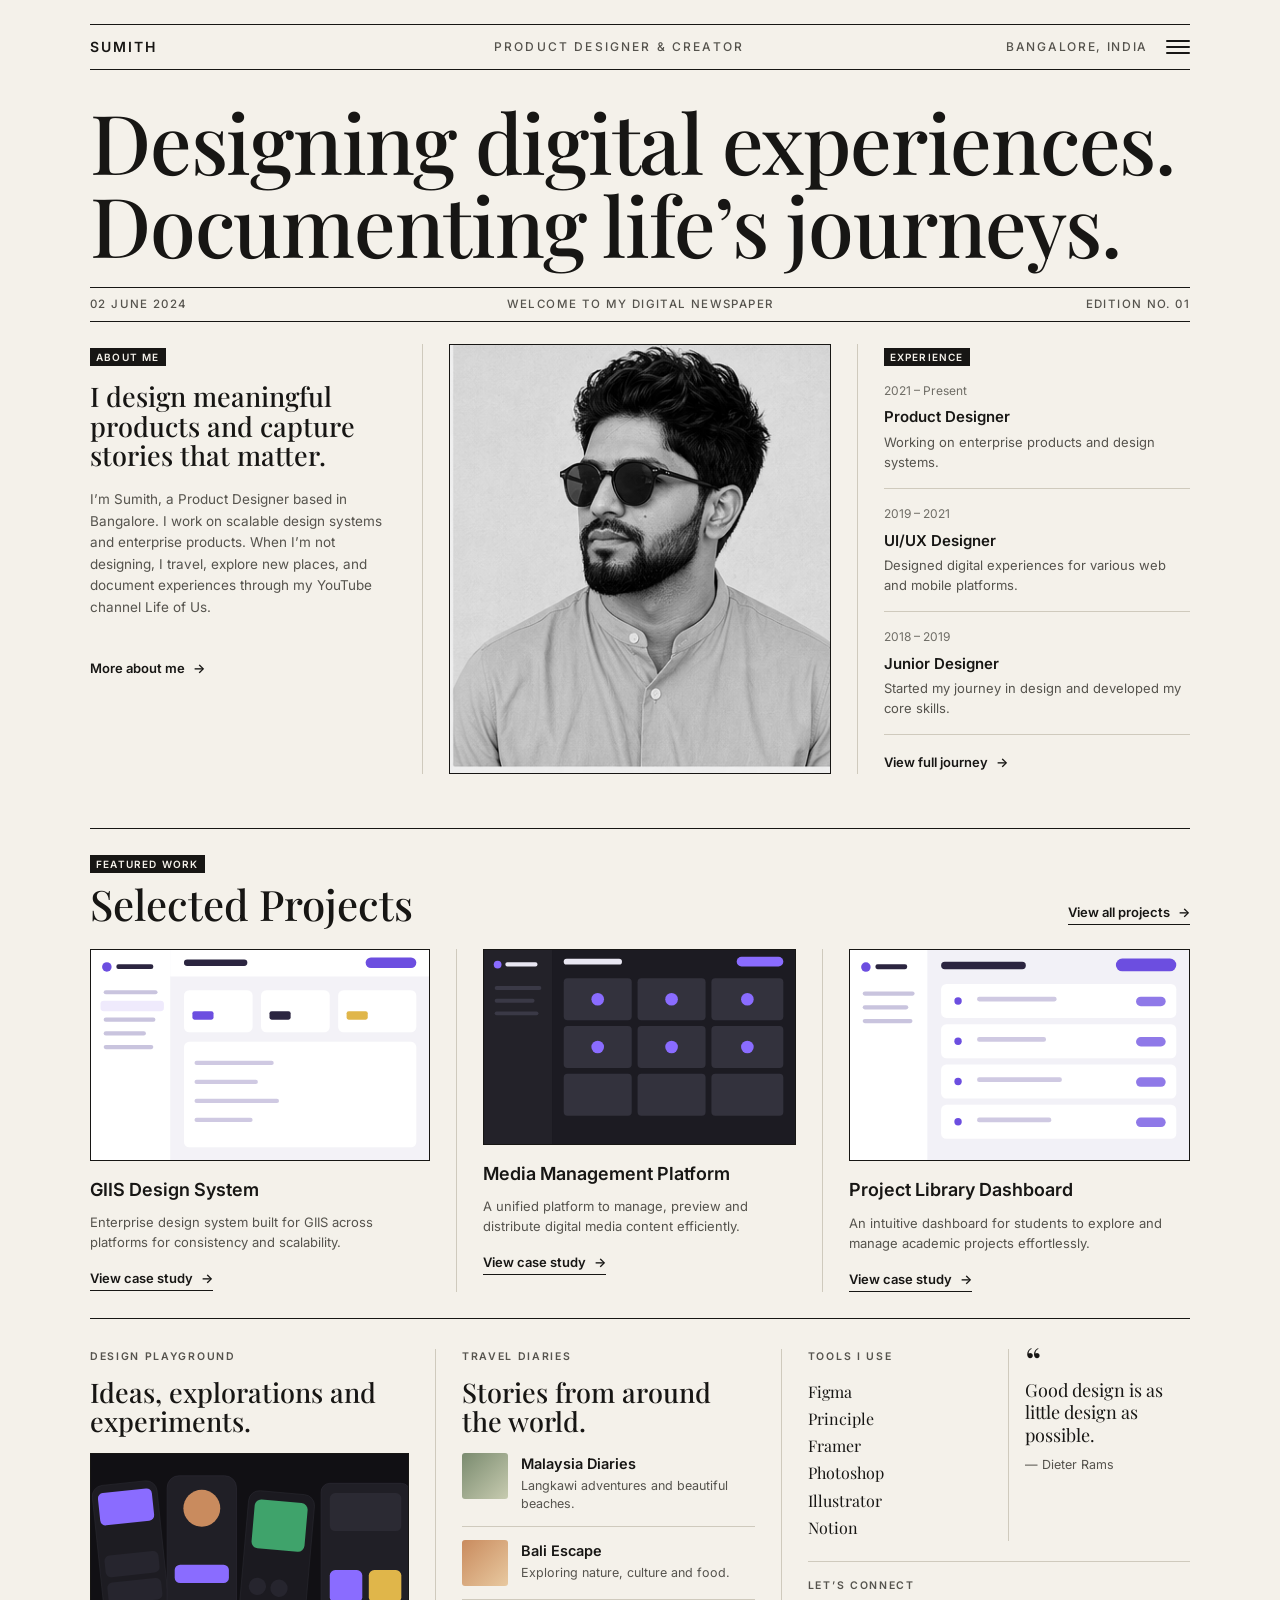
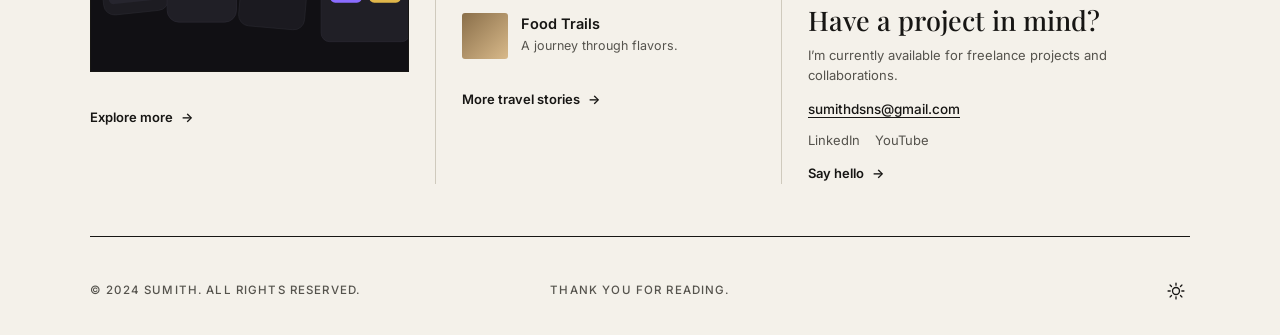
==== commit 86f9b927: "Add files via upload" ====
--- a/index.html
+++ b/index.html
@@ -12,7 +12,7 @@
 </head>
 <body>
   <div class="paper">
-    <!-- ===================== MASTHEAD / NAV ===================== -->
+    <!-- ===================== MASTHEAD / NAV (COMMON) ===================== -->
     <header class="masthead">
       <div class="masthead__inner">
         <span class="masthead__brand"><a href="index.html">SUMITH</a></span>
@@ -23,10 +23,10 @@
         </button>
       </div>
       <nav class="mobile-nav" id="mobileNav" aria-hidden="true">
+        <a href="index.html">Home</a>
         <a href="about.html">About</a>
         <a href="projects.html">Projects</a>
-        <a href="#playground">Playground</a>
-        <a href="#connect">Connect</a>
+        <a href="index.html#connect">Connect</a>
       </nav>
     </header>
 
@@ -58,7 +58,7 @@
 
       <div class="col col--portrait">
         <div class="portrait">
-          <img src="./assets/portrait.png" alt="Portrait of Sumith wearing sunglasses" />
+          <img src="assets/portrait.png" alt="Portrait of Sumith wearing sunglasses" />
         </div>
       </div>
 
@@ -95,19 +95,19 @@
 
       <div class="projects">
         <article class="project">
-          <div class="project__thumb"><img src="./assets/project-1.svg" alt="GIIS Design System dashboard" /></div>
+          <div class="project__thumb"><img src="assets/project-1.svg" alt="GIIS Design System dashboard" /></div>
           <h3 class="project__title">GIIS Design System</h3>
           <p class="project__desc">Enterprise design system built for GIIS across platforms for consistency and scalability.</p>
           <a href="projects.html" class="link-arrow">View case study <span>&rarr;</span></a>
         </article>
         <article class="project">
-          <div class="project__thumb"><img src="./assets/project-2.svg" alt="Media Management Platform interface" /></div>
+          <div class="project__thumb"><img src="assets/project-2.svg" alt="Media Management Platform interface" /></div>
           <h3 class="project__title">Media Management Platform</h3>
           <p class="project__desc">A unified platform to manage, preview and distribute digital media content efficiently.</p>
           <a href="projects.html" class="link-arrow">View case study <span>&rarr;</span></a>
         </article>
         <article class="project">
-          <div class="project__thumb"><img src="./assets/project-3.svg" alt="Project Library Dashboard" /></div>
+          <div class="project__thumb"><img src="assets/project-3.svg" alt="Project Library Dashboard" /></div>
           <h3 class="project__title">Project Library Dashboard</h3>
           <p class="project__desc">An intuitive dashboard for students to explore and manage academic projects effortlessly.</p>
           <a href="projects.html" class="link-arrow">View case study <span>&rarr;</span></a>
@@ -122,8 +122,8 @@
       <div class="fcol fcol--playground" id="playground">
         <span class="label">DESIGN PLAYGROUND</span>
         <h2 class="fcol__headline">Ideas, explorations and experiments.</h2>
-        <div class="playground__img"><img src="./assets/playground.svg" alt="Collage of mobile app design explorations" /></div>
-        <a href="#playground" class="link-arrow link-arrow--plain">Explore more <span>&rarr;</span></a>
+        <div class="playground__img"><img src="assets/playground.svg" alt="Collage of mobile app design explorations" /></div>
+        <a href="projects.html" class="link-arrow link-arrow--plain">Explore more <span>&rarr;</span></a>
       </div>
 
       <div class="fcol fcol--travel">
@@ -156,11 +156,11 @@
           <span class="label">LET&rsquo;S CONNECT</span>
           <h2 class="connect__headline">Have a project in mind?</h2>
           <p class="connect__body">I&rsquo;m currently available for freelance projects and collaborations.</p>
-          <a class="connect__email" href="mailto:hello@lifeofus.dev">hello@lifeofus.dev</a>
+          <a class="connect__email" href="mailto:sumithdsns@gmail.com">sumithdsns@gmail.com</a>
           <p class="connect__socials">
-            <a href="#">LinkedIn</a><a href="#">Dribbble</a><a href="#">Behance</a><a href="#">YouTube</a>
+            <a href="http://linkedin.com/in/sumith-krishnan" target="_blank" rel="noopener">LinkedIn</a><a href="#">YouTube</a>
           </p>
-          <a href="mailto:hello@lifeofus.dev" class="link-arrow link-arrow--plain">Say hello <span>&rarr;</span></a>
+          <a href="mailto:sumithdsns@gmail.com" class="link-arrow link-arrow--plain">Say hello <span>&rarr;</span></a>
         </div>
       </div>
     </section>
